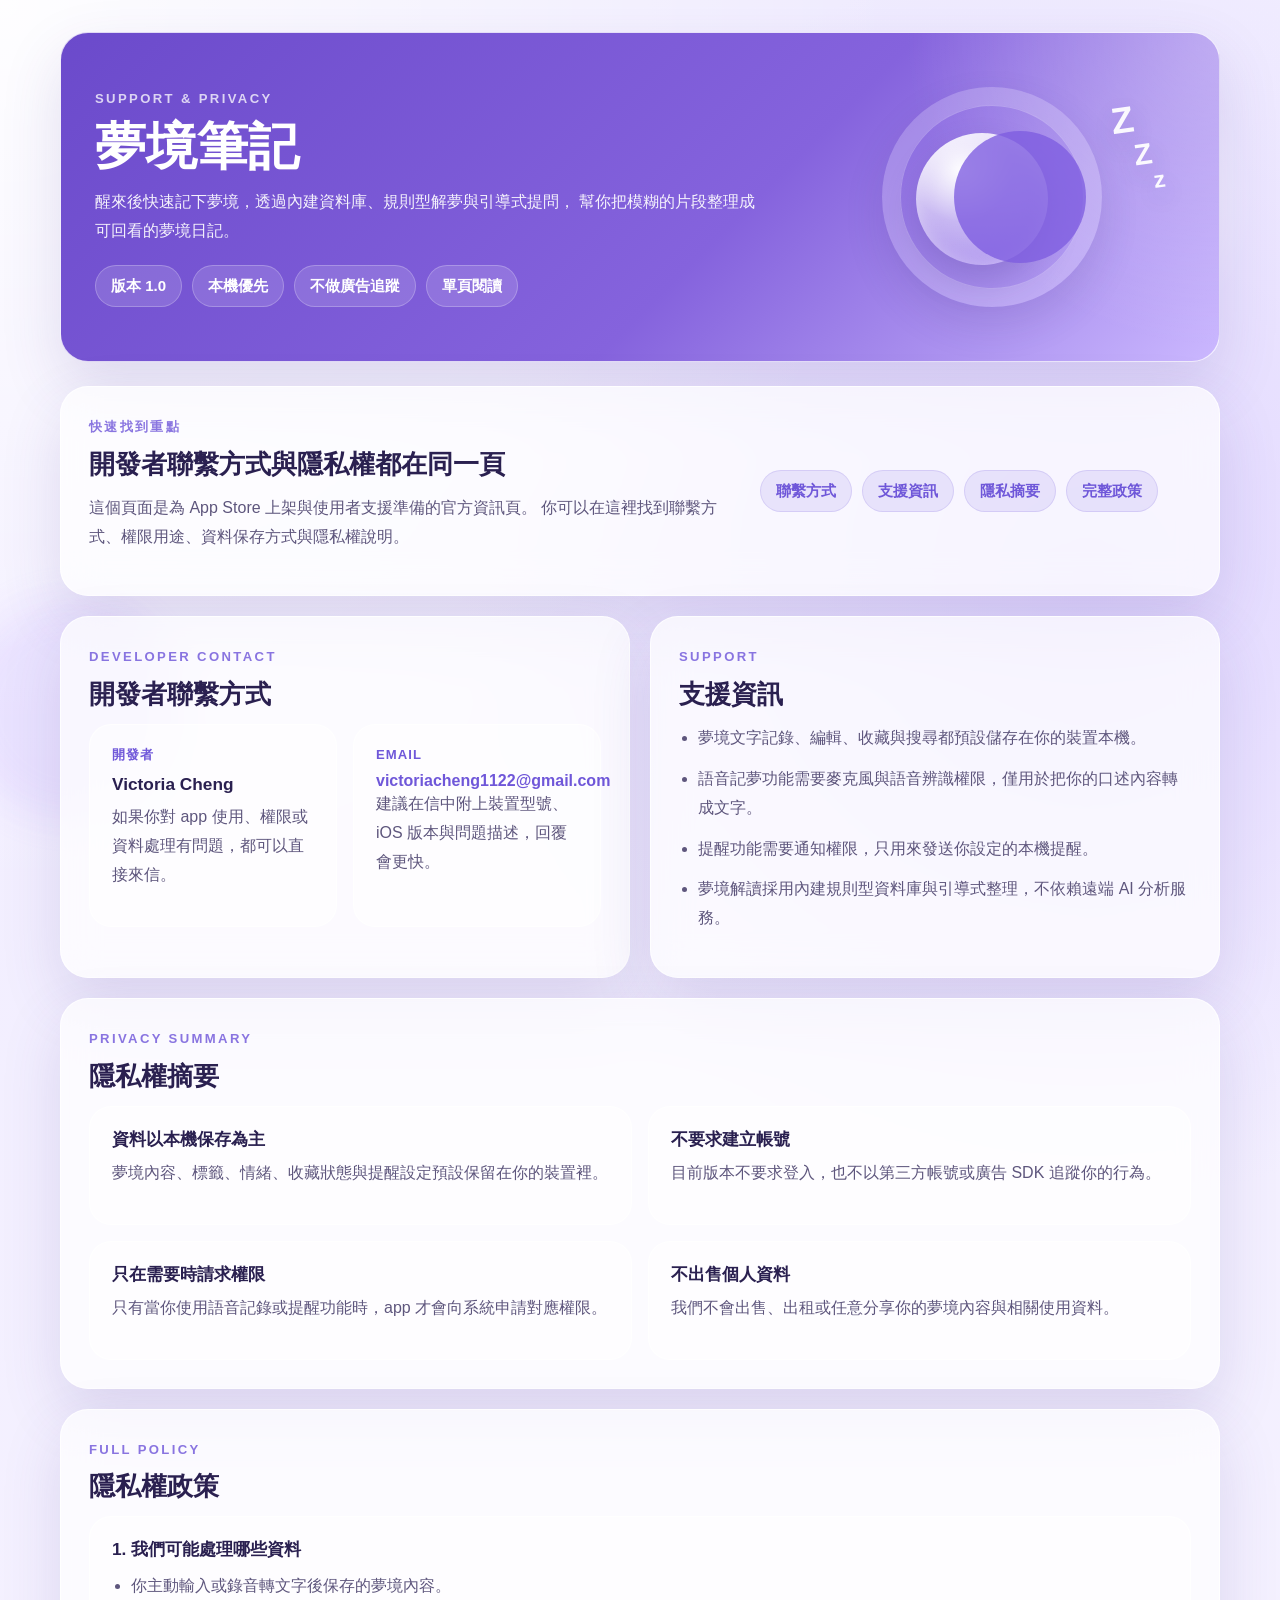
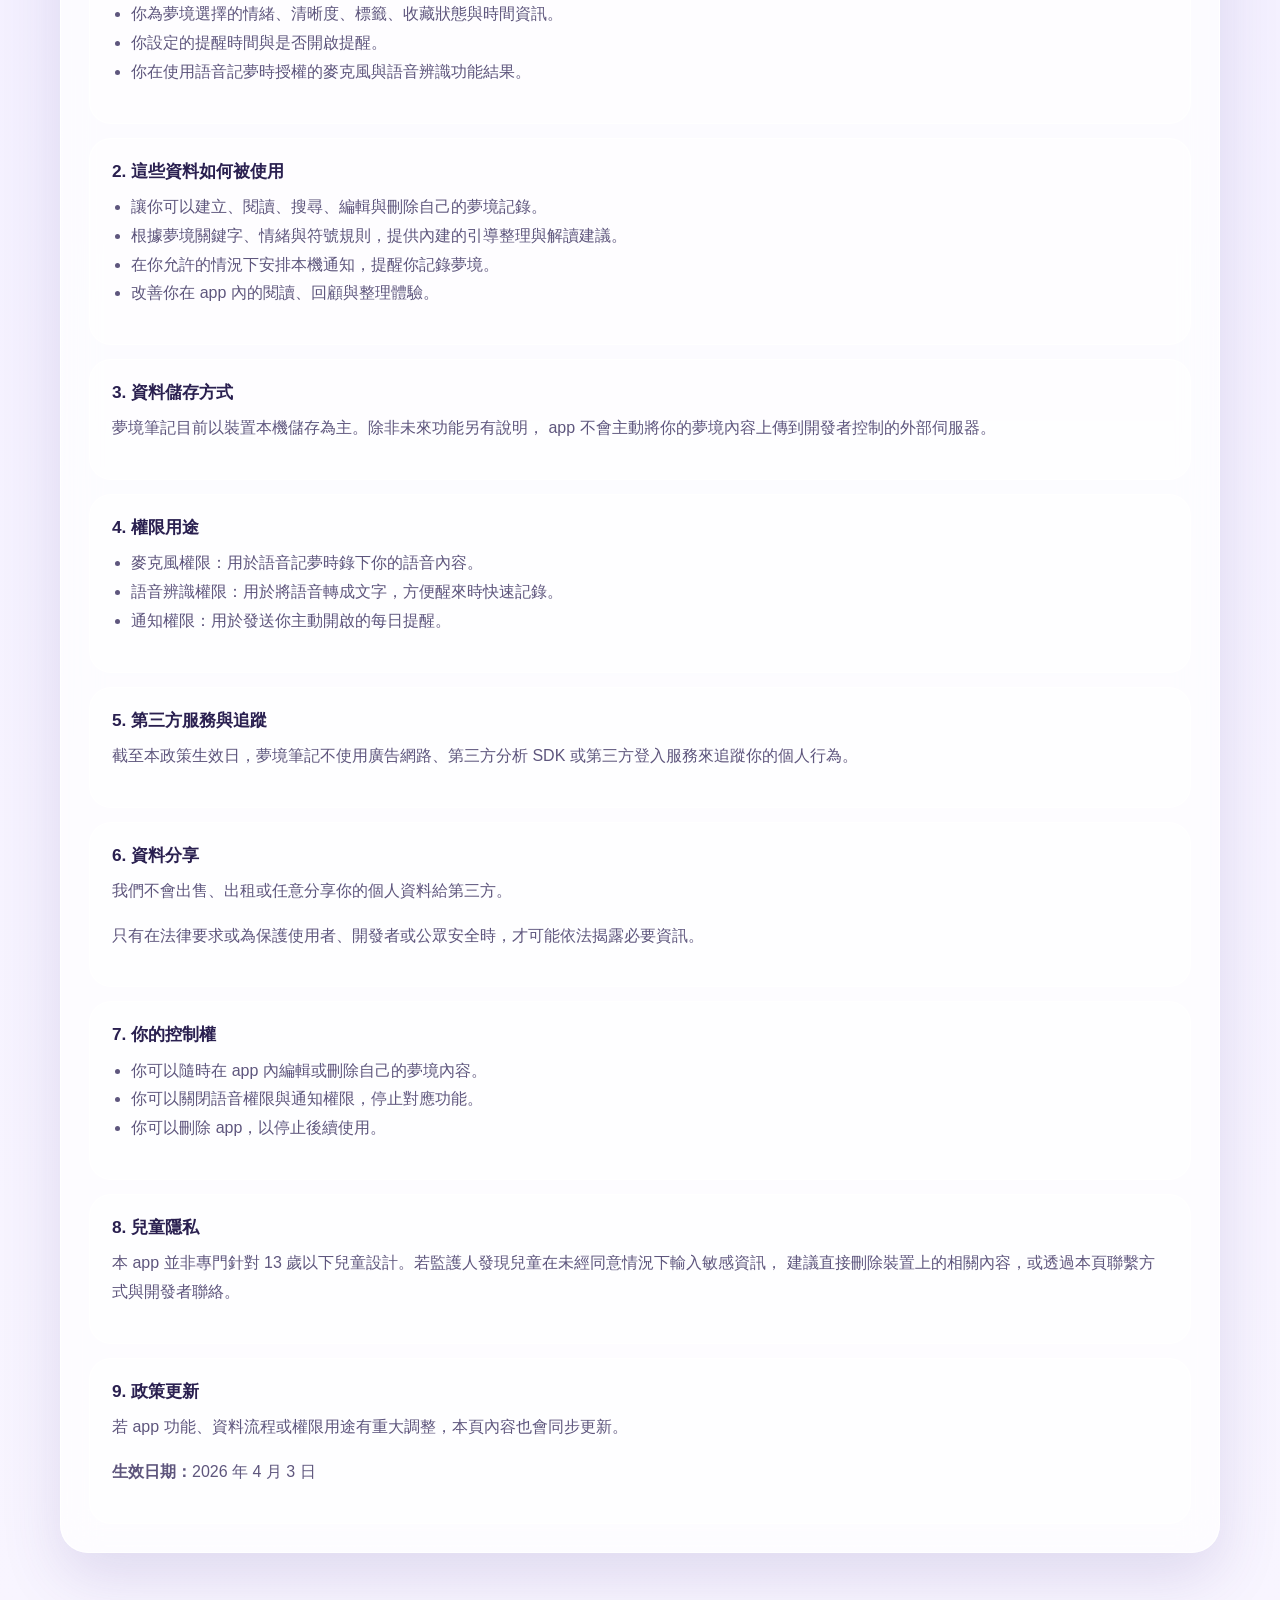
==== index.html @ 533dc877 "Initial support and privacy site" ====
<!DOCTYPE html>
<html lang="zh-Hant">
  <head>
    <meta charset="UTF-8" />
    <meta name="viewport" content="width=device-width, initial-scale=1.0" />
    <title>夢境筆記 | 開發者聯繫方式與隱私權政策</title>
    <meta
      name="description"
      content="夢境筆記 App 的開發者聯繫方式、支援資訊與隱私權政策。"
    />
    <link rel="stylesheet" href="./styles.css" />
  </head>
  <body>
    <div class="ambient ambient-left" aria-hidden="true"></div>
    <div class="ambient ambient-right" aria-hidden="true"></div>

    <div class="page-shell">
      <header class="hero-card glass-card">
        <div class="hero-copy">
          <p class="eyebrow">Support & Privacy</p>
          <h1>夢境筆記</h1>
          <p class="hero-text">
            醒來後快速記下夢境，透過內建資料庫、規則型解夢與引導式提問，
            幫你把模糊的片段整理成可回看的夢境日記。
          </p>
          <div class="hero-chips" aria-label="site highlights">
            <span class="chip">版本 1.0</span>
            <span class="chip">本機優先</span>
            <span class="chip">不做廣告追蹤</span>
            <span class="chip">單頁閱讀</span>
          </div>
        </div>

        <div class="hero-mark" aria-hidden="true">
          <div class="moon-ring"></div>
          <div class="moon-core"></div>
          <div class="zzz-cluster">
            <span>Z</span>
            <span>Z</span>
            <span>z</span>
          </div>
        </div>
      </header>

      <main class="content-grid">
        <section class="glass-card spotlight-card">
          <div>
            <p class="section-label">快速找到重點</p>
            <h2>開發者聯繫方式與隱私權都在同一頁</h2>
            <p>
              這個頁面是為 App Store 上架與使用者支援準備的官方資訊頁。
              你可以在這裡找到聯繫方式、權限用途、資料保存方式與隱私權說明。
            </p>
          </div>
          <nav class="quick-links" aria-label="page navigation">
            <a href="#contact">聯繫方式</a>
            <a href="#support">支援資訊</a>
            <a href="#privacy">隱私摘要</a>
            <a href="#policy-details">完整政策</a>
          </nav>
        </section>

        <section class="glass-card" id="contact">
          <p class="section-label">Developer Contact</p>
          <h2>開發者聯繫方式</h2>
          <div class="info-grid">
            <article class="info-tile">
              <span class="tile-label">開發者</span>
              <strong>Victoria Cheng</strong>
              <p>如果你對 app 使用、權限或資料處理有問題，都可以直接來信。</p>
            </article>
            <article class="info-tile">
              <span class="tile-label">Email</span>
              <a href="mailto:victoriacheng1122@gmail.com">victoriacheng1122@gmail.com</a>
              <p>建議在信中附上裝置型號、iOS 版本與問題描述，回覆會更快。</p>
            </article>
          </div>
        </section>

        <section class="glass-card" id="support">
          <p class="section-label">Support</p>
          <h2>支援資訊</h2>
          <ul class="feature-list">
            <li>夢境文字記錄、編輯、收藏與搜尋都預設儲存在你的裝置本機。</li>
            <li>語音記夢功能需要麥克風與語音辨識權限，僅用於把你的口述內容轉成文字。</li>
            <li>提醒功能需要通知權限，只用來發送你設定的本機提醒。</li>
            <li>夢境解讀採用內建規則型資料庫與引導式整理，不依賴遠端 AI 分析服務。</li>
          </ul>
        </section>

        <section class="glass-card highlight-panel" id="privacy">
          <p class="section-label">Privacy Summary</p>
          <h2>隱私權摘要</h2>
          <div class="summary-grid">
            <article class="summary-tile">
              <strong>資料以本機保存為主</strong>
              <p>夢境內容、標籤、情緒、收藏狀態與提醒設定預設保留在你的裝置裡。</p>
            </article>
            <article class="summary-tile">
              <strong>不要求建立帳號</strong>
              <p>目前版本不要求登入，也不以第三方帳號或廣告 SDK 追蹤你的行為。</p>
            </article>
            <article class="summary-tile">
              <strong>只在需要時請求權限</strong>
              <p>只有當你使用語音記錄或提醒功能時，app 才會向系統申請對應權限。</p>
            </article>
            <article class="summary-tile">
              <strong>不出售個人資料</strong>
              <p>我們不會出售、出租或任意分享你的夢境內容與相關使用資料。</p>
            </article>
          </div>
        </section>

        <section class="glass-card section-span" id="policy-details">
          <p class="section-label">Full Policy</p>
          <h2>隱私權政策</h2>

          <div class="policy-block">
            <h3>1. 我們可能處理哪些資料</h3>
            <ul>
              <li>你主動輸入或錄音轉文字後保存的夢境內容。</li>
              <li>你為夢境選擇的情緒、清晰度、標籤、收藏狀態與時間資訊。</li>
              <li>你設定的提醒時間與是否開啟提醒。</li>
              <li>你在使用語音記夢時授權的麥克風與語音辨識功能結果。</li>
            </ul>
          </div>

          <div class="policy-block">
            <h3>2. 這些資料如何被使用</h3>
            <ul>
              <li>讓你可以建立、閱讀、搜尋、編輯與刪除自己的夢境記錄。</li>
              <li>根據夢境關鍵字、情緒與符號規則，提供內建的引導整理與解讀建議。</li>
              <li>在你允許的情況下安排本機通知，提醒你記錄夢境。</li>
              <li>改善你在 app 內的閱讀、回顧與整理體驗。</li>
            </ul>
          </div>

          <div class="policy-block">
            <h3>3. 資料儲存方式</h3>
            <p>
              夢境筆記目前以裝置本機儲存為主。除非未來功能另有說明，
              app 不會主動將你的夢境內容上傳到開發者控制的外部伺服器。
            </p>
          </div>

          <div class="policy-block">
            <h3>4. 權限用途</h3>
            <ul>
              <li>麥克風權限：用於語音記夢時錄下你的語音內容。</li>
              <li>語音辨識權限：用於將語音轉成文字，方便醒來時快速記錄。</li>
              <li>通知權限：用於發送你主動開啟的每日提醒。</li>
            </ul>
          </div>

          <div class="policy-block">
            <h3>5. 第三方服務與追蹤</h3>
            <p>
              截至本政策生效日，夢境筆記不使用廣告網路、第三方分析 SDK
              或第三方登入服務來追蹤你的個人行為。
            </p>
          </div>

          <div class="policy-block">
            <h3>6. 資料分享</h3>
            <p>我們不會出售、出租或任意分享你的個人資料給第三方。</p>
            <p>只有在法律要求或為保護使用者、開發者或公眾安全時，才可能依法揭露必要資訊。</p>
          </div>

          <div class="policy-block">
            <h3>7. 你的控制權</h3>
            <ul>
              <li>你可以隨時在 app 內編輯或刪除自己的夢境內容。</li>
              <li>你可以關閉語音權限與通知權限，停止對應功能。</li>
              <li>你可以刪除 app，以停止後續使用。</li>
            </ul>
          </div>

          <div class="policy-block">
            <h3>8. 兒童隱私</h3>
            <p>
              本 app 並非專門針對 13 歲以下兒童設計。若監護人發現兒童在未經同意情況下輸入敏感資訊，
              建議直接刪除裝置上的相關內容，或透過本頁聯繫方式與開發者聯絡。
            </p>
          </div>

          <div class="policy-block">
            <h3>9. 政策更新</h3>
            <p>
              若 app 功能、資料流程或權限用途有重大調整，本頁內容也會同步更新。
            </p>
            <p><strong>生效日期：</strong>2026 年 4 月 3 日</p>
          </div>
        </section>
      </main>
    </div>
  </body>
</html>
---- styles.css ----
:root {
  --bg-top: #f0ecff;
  --bg-bottom: #f8f5ff;
  --mist: rgba(255, 255, 255, 0.62);
  --hero-top: #6b4acb;
  --hero-mid: #8563dd;
  --hero-bottom: #cbb8ff;
  --card-bg: rgba(255, 255, 255, 0.72);
  --card-stroke: rgba(255, 255, 255, 0.78);
  --tile-bg: rgba(255, 255, 255, 0.5);
  --text-primary: #2a2050;
  --text-secondary: #5e567d;
  --accent: #6f57d9;
  --accent-soft: rgba(111, 87, 217, 0.12);
  --shadow: 0 24px 60px rgba(82, 62, 148, 0.15);
  --radius-xl: 34px;
  --radius-lg: 28px;
  --radius-md: 22px;
}

* {
  box-sizing: border-box;
}

html {
  scroll-behavior: smooth;
}

body {
  margin: 0;
  min-height: 100vh;
  font-family: "SF Pro TC", "PingFang TC", "Noto Sans TC", sans-serif;
  color: var(--text-primary);
  background:
    radial-gradient(circle at top left, rgba(255, 255, 255, 0.94), transparent 26%),
    radial-gradient(circle at 85% 18%, rgba(216, 202, 255, 0.64), transparent 22%),
    linear-gradient(180deg, var(--bg-top), var(--bg-bottom));
}

.ambient {
  position: fixed;
  border-radius: 999px;
  filter: blur(18px);
  pointer-events: none;
  opacity: 0.85;
}

.ambient-left {
  width: 220px;
  height: 220px;
  left: -40px;
  bottom: 9vh;
  background: rgba(198, 174, 255, 0.26);
}

.ambient-right {
  width: 260px;
  height: 260px;
  right: 4vw;
  top: 70px;
  background: rgba(255, 255, 255, 0.42);
}

.page-shell {
  width: min(1160px, calc(100% - 32px));
  margin: 0 auto;
  padding: 32px 0 56px;
}

.glass-card {
  background: var(--card-bg);
  border: 1px solid var(--card-stroke);
  border-radius: var(--radius-lg);
  backdrop-filter: blur(18px);
  -webkit-backdrop-filter: blur(18px);
  box-shadow: var(--shadow);
}

.hero-card {
  display: grid;
  grid-template-columns: minmax(0, 1.4fr) minmax(260px, 0.8fr);
  gap: 30px;
  align-items: center;
  padding: 34px;
  margin-bottom: 24px;
  background:
    radial-gradient(circle at top right, rgba(255, 255, 255, 0.28), transparent 26%),
    linear-gradient(135deg, var(--hero-top), var(--hero-mid) 58%, var(--hero-bottom));
  color: #fff;
}

.eyebrow,
.section-label {
  margin: 0 0 10px;
  font-size: 0.82rem;
  font-weight: 700;
  letter-spacing: 0.18em;
  text-transform: uppercase;
}

.eyebrow {
  color: rgba(255, 255, 255, 0.76);
}

.section-label {
  color: rgba(111, 87, 217, 0.82);
}

h1,
h2,
h3,
p,
ul {
  margin-top: 0;
}

h1 {
  margin-bottom: 14px;
  font-size: clamp(2.4rem, 4vw, 3.8rem);
  line-height: 1.05;
}

h2 {
  margin-bottom: 14px;
  font-size: clamp(1.4rem, 2vw, 1.8rem);
  line-height: 1.22;
}

h3 {
  margin-bottom: 10px;
  font-size: 1.08rem;
  line-height: 1.4;
}

p,
li {
  font-size: 1rem;
  line-height: 1.8;
  color: var(--text-secondary);
}

ul {
  padding-left: 1.2rem;
}

.hero-text {
  max-width: 42rem;
  color: rgba(255, 255, 255, 0.92);
}

.hero-chips,
.quick-links {
  display: flex;
  flex-wrap: wrap;
  gap: 10px;
}

.hero-chips {
  margin-top: 20px;
}

.chip,
.quick-links a {
  display: inline-flex;
  align-items: center;
  justify-content: center;
  min-height: 42px;
  padding: 10px 15px;
  border-radius: 999px;
  font-size: 0.94rem;
  font-weight: 600;
}

.chip {
  color: #fff;
  background: rgba(255, 255, 255, 0.14);
  border: 1px solid rgba(255, 255, 255, 0.24);
}

.hero-mark {
  position: relative;
  min-height: 260px;
  display: grid;
  place-items: center;
}

.moon-ring,
.moon-core {
  position: absolute;
  border-radius: 999px;
}

.moon-ring {
  width: 220px;
  height: 220px;
  border: 18px solid rgba(255, 255, 255, 0.2);
  box-shadow:
    inset 0 0 0 1px rgba(255, 255, 255, 0.26),
    0 18px 40px rgba(53, 34, 111, 0.12);
}

.moon-core {
  width: 132px;
  height: 132px;
  transform: translate(-10px, 2px);
  background:
    radial-gradient(circle at 34% 28%, rgba(255, 255, 255, 0.96), rgba(255, 255, 255, 0.22) 40%, rgba(255, 243, 255, 0.08) 74%),
    linear-gradient(180deg, rgba(255, 255, 255, 0.68), rgba(255, 255, 255, 0.08));
  box-shadow:
    inset 0 2px 18px rgba(255, 255, 255, 0.42),
    0 16px 34px rgba(57, 38, 117, 0.2);
}

.moon-core::after {
  content: "";
  position: absolute;
  width: 132px;
  height: 132px;
  border-radius: 999px;
  transform: translate(38px, -2px);
  background: rgba(126, 93, 225, 0.78);
}

.zzz-cluster {
  position: absolute;
  top: 34px;
  right: 24px;
  display: grid;
  gap: 2px;
  transform: rotate(-8deg);
}

.zzz-cluster span {
  font-size: 2.3rem;
  line-height: 1;
  font-weight: 900;
  color: rgba(255, 255, 255, 0.94);
  text-shadow: 0 10px 24px rgba(54, 32, 117, 0.2);
}

.zzz-cluster span:nth-child(2) {
  font-size: 1.85rem;
  margin-left: 18px;
}

.zzz-cluster span:nth-child(3) {
  font-size: 1.44rem;
  margin-left: 34px;
}

.content-grid {
  display: grid;
  grid-template-columns: repeat(2, minmax(0, 1fr));
  gap: 20px;
}

.content-grid > section {
  padding: 28px;
}

.section-span,
.spotlight-card,
.highlight-panel {
  grid-column: span 2;
}

.spotlight-card {
  display: grid;
  grid-template-columns: minmax(0, 1.2fr) minmax(260px, 0.8fr);
  gap: 24px;
  align-items: center;
}

.quick-links a {
  color: var(--accent);
  text-decoration: none;
  background: var(--accent-soft);
  border: 1px solid rgba(111, 87, 217, 0.16);
}

.quick-links a:hover {
  background: rgba(111, 87, 217, 0.16);
}

.info-grid,
.summary-grid {
  display: grid;
  gap: 16px;
}

.info-grid {
  grid-template-columns: repeat(2, minmax(0, 1fr));
}

.summary-grid {
  grid-template-columns: repeat(2, minmax(0, 1fr));
  margin-top: 8px;
}

.info-tile,
.summary-tile,
.policy-block {
  padding: 20px 22px;
  border-radius: var(--radius-md);
  background: var(--tile-bg);
  border: 1px solid rgba(255, 255, 255, 0.72);
}

.tile-label {
  display: inline-block;
  margin-bottom: 10px;
  color: var(--accent);
  font-size: 0.82rem;
  font-weight: 700;
  letter-spacing: 0.08em;
  text-transform: uppercase;
}

.info-tile strong,
.summary-tile strong {
  display: block;
  margin-bottom: 8px;
  font-size: 1.08rem;
  color: var(--text-primary);
}

.feature-list {
  display: grid;
  gap: 12px;
}

.policy-block + .policy-block {
  margin-top: 14px;
}

a {
  color: var(--accent);
  text-decoration: none;
  font-weight: 700;
}

a:hover {
  text-decoration: underline;
}

@media (max-width: 920px) {
  .hero-card,
  .spotlight-card,
  .content-grid,
  .info-grid,
  .summary-grid {
    grid-template-columns: 1fr;
  }

  .section-span,
  .spotlight-card,
  .highlight-panel {
    grid-column: span 1;
  }

  .hero-card,
  .content-grid > section {
    padding: 24px;
  }

  .hero-mark {
    min-height: 200px;
  }

  .moon-ring {
    width: 182px;
    height: 182px;
  }

  .moon-core,
  .moon-core::after {
    width: 112px;
    height: 112px;
  }

  .moon-core::after {
    transform: translate(30px, -2px);
  }
}

@media (max-width: 640px) {
  .page-shell {
    width: min(100% - 20px, 1120px);
    padding-top: 16px;
    padding-bottom: 32px;
  }

  .hero-card,
  .content-grid > section {
    padding: 20px;
    border-radius: 24px;
  }

  .chip,
  .quick-links a {
    min-height: 38px;
    font-size: 0.9rem;
  }

  p,
  li {
    font-size: 0.97rem;
    line-height: 1.72;
  }
}
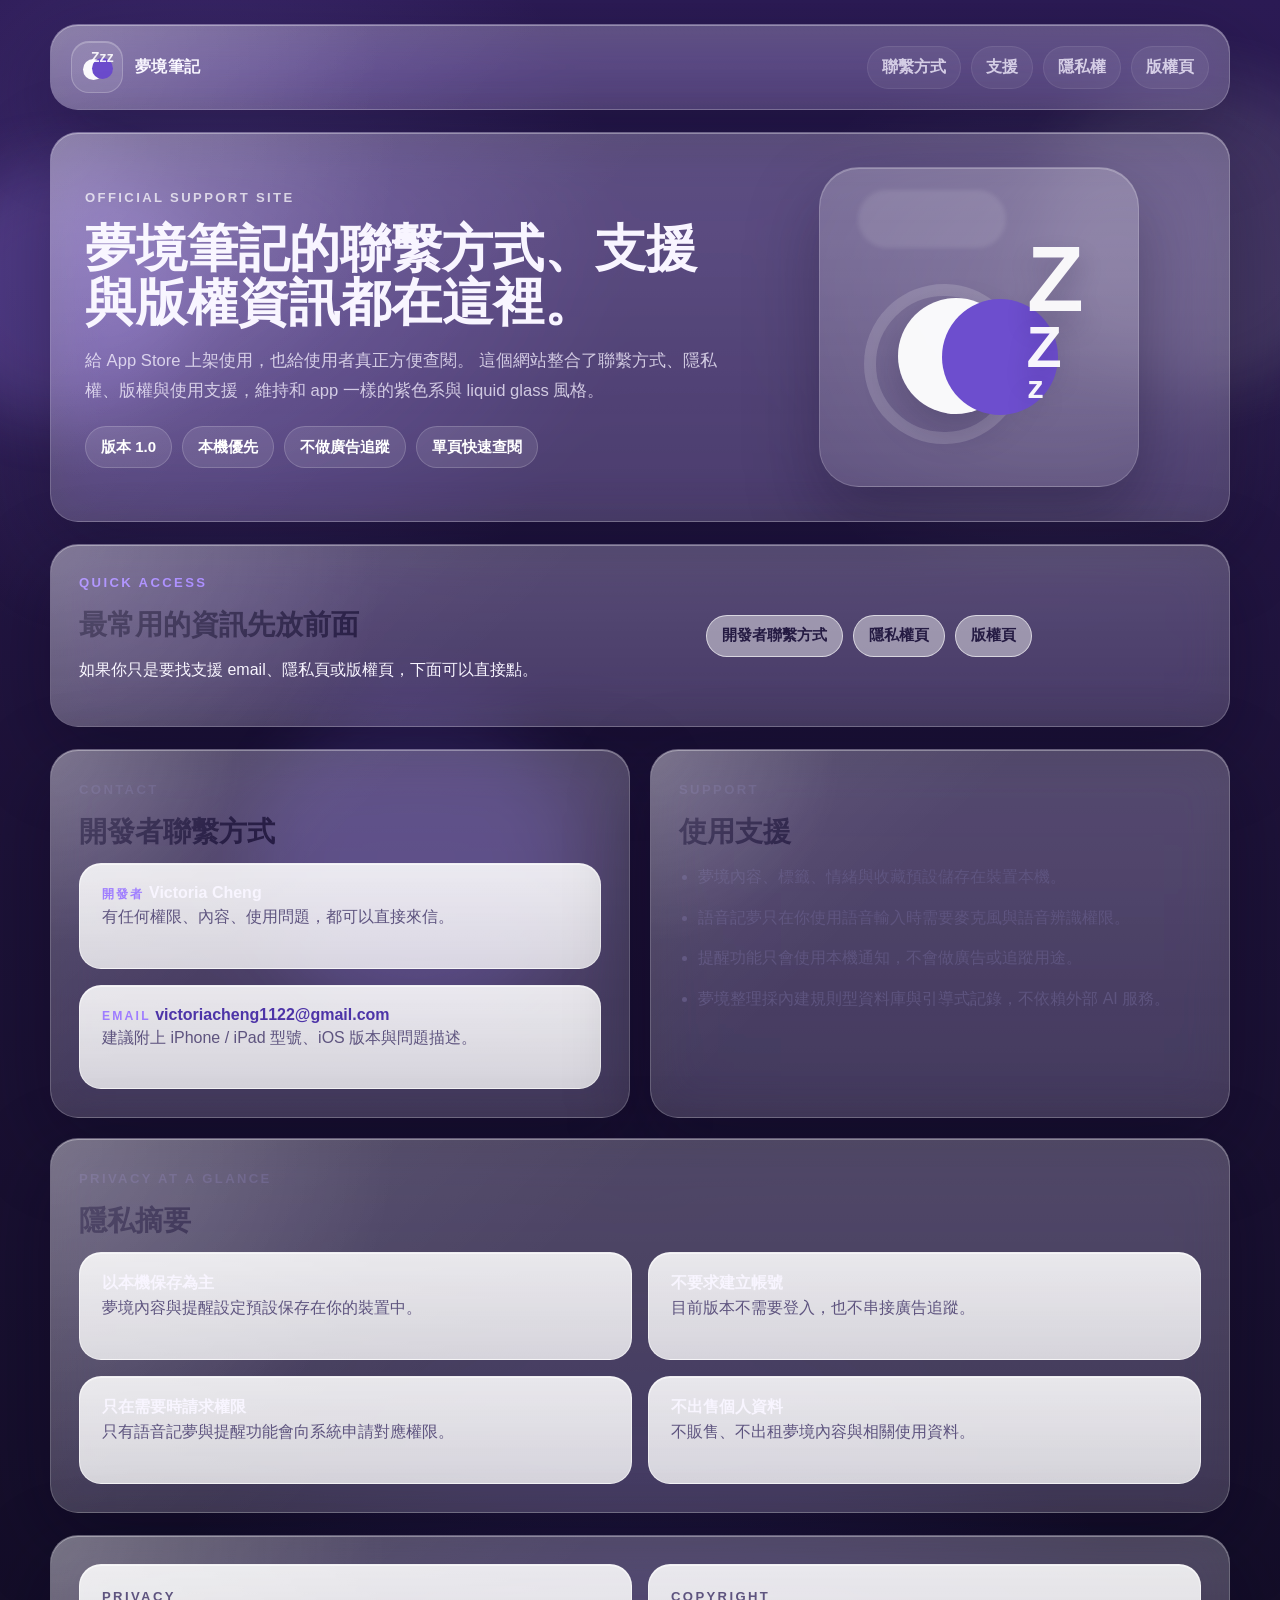
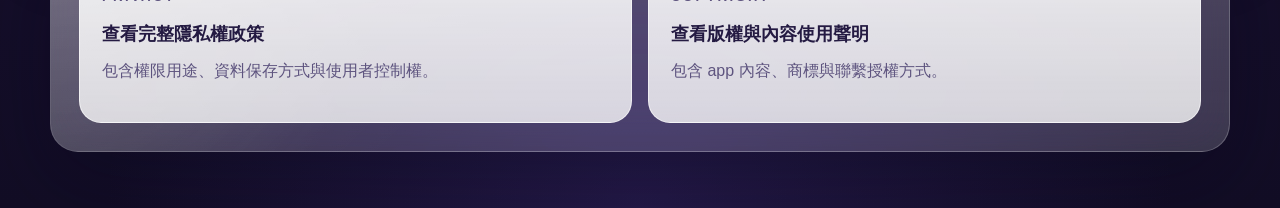
==== commit d488a615: "Refresh dream journal support site" ====
--- a/index.html
+++ b/index.html
@@ -3,193 +3,145 @@
   <head>
     <meta charset="UTF-8" />
     <meta name="viewport" content="width=device-width, initial-scale=1.0" />
-    <title>夢境筆記 | 開發者聯繫方式與隱私權政策</title>
+    <title>夢境筆記 | 支援、聯繫方式與隱私資訊</title>
     <meta
       name="description"
-      content="夢境筆記 App 的開發者聯繫方式、支援資訊與隱私權政策。"
+      content="夢境筆記 App 的官方支援網站，提供聯繫方式、版權聲明、隱私權資訊與使用支援。"
     />
     <link rel="stylesheet" href="./styles.css" />
   </head>
   <body>
-    <div class="ambient ambient-left" aria-hidden="true"></div>
-    <div class="ambient ambient-right" aria-hidden="true"></div>
+    <div class="bg-orb orb-left" aria-hidden="true"></div>
+    <div class="bg-orb orb-right" aria-hidden="true"></div>
+    <div class="bg-orb orb-bottom" aria-hidden="true"></div>
 
-    <div class="page-shell">
-      <header class="hero-card glass-card">
-        <div class="hero-copy">
-          <p class="eyebrow">Support & Privacy</p>
-          <h1>夢境筆記</h1>
-          <p class="hero-text">
-            醒來後快速記下夢境，透過內建資料庫、規則型解夢與引導式提問，
-            幫你把模糊的片段整理成可回看的夢境日記。
-          </p>
-          <div class="hero-chips" aria-label="site highlights">
-            <span class="chip">版本 1.0</span>
-            <span class="chip">本機優先</span>
-            <span class="chip">不做廣告追蹤</span>
-            <span class="chip">單頁閱讀</span>
-          </div>
-        </div>
+    <div class="site-shell">
+      <header class="site-nav glass-surface">
+        <a class="brand" href="./index.html">
+          <span class="brand-mark" aria-hidden="true">
+            <span class="brand-moon"></span>
+            <span class="brand-zzz">Zzz</span>
+          </span>
+          <span>夢境筆記</span>
+        </a>
 
-        <div class="hero-mark" aria-hidden="true">
-          <div class="moon-ring"></div>
-          <div class="moon-core"></div>
-          <div class="zzz-cluster">
-            <span>Z</span>
-            <span>Z</span>
-            <span>z</span>
-          </div>
-        </div>
+        <nav class="nav-links" aria-label="主要導覽">
+          <a href="#contact">聯繫方式</a>
+          <a href="#support">支援</a>
+          <a href="./privacy.html">隱私權</a>
+          <a href="./copyright.html">版權頁</a>
+        </nav>
       </header>
 
-      <main class="content-grid">
-        <section class="glass-card spotlight-card">
-          <div>
-            <p class="section-label">快速找到重點</p>
-            <h2>開發者聯繫方式與隱私權都在同一頁</h2>
-            <p>
-              這個頁面是為 App Store 上架與使用者支援準備的官方資訊頁。
-              你可以在這裡找到聯繫方式、權限用途、資料保存方式與隱私權說明。
+      <main class="layout-stack">
+        <section class="hero glass-hero">
+          <div class="hero-copy">
+            <p class="eyebrow">Official Support Site</p>
+            <h1>夢境筆記的聯繫方式、支援與版權資訊都在這裡。</h1>
+            <p class="hero-text">
+              給 App Store 上架使用，也給使用者真正方便查閱。
+              這個網站整合了聯繫方式、隱私權、版權與使用支援，維持和 app 一樣的紫色系與 liquid glass 風格。
             </p>
+            <div class="pill-row">
+              <span class="pill">版本 1.0</span>
+              <span class="pill">本機優先</span>
+              <span class="pill">不做廣告追蹤</span>
+              <span class="pill">單頁快速查閱</span>
+            </div>
           </div>
-          <nav class="quick-links" aria-label="page navigation">
-            <a href="#contact">聯繫方式</a>
-            <a href="#support">支援資訊</a>
-            <a href="#privacy">隱私摘要</a>
-            <a href="#policy-details">完整政策</a>
-          </nav>
-        </section>
 
-        <section class="glass-card" id="contact">
-          <p class="section-label">Developer Contact</p>
-          <h2>開發者聯繫方式</h2>
-          <div class="info-grid">
-            <article class="info-tile">
-              <span class="tile-label">開發者</span>
-              <strong>Victoria Cheng</strong>
-              <p>如果你對 app 使用、權限或資料處理有問題，都可以直接來信。</p>
-            </article>
-            <article class="info-tile">
-              <span class="tile-label">Email</span>
-              <a href="mailto:victoriacheng1122@gmail.com">victoriacheng1122@gmail.com</a>
-              <p>建議在信中附上裝置型號、iOS 版本與問題描述，回覆會更快。</p>
-            </article>
+          <div class="hero-art" aria-hidden="true">
+            <div class="hero-panel">
+              <div class="hero-moon-ring"></div>
+              <div class="hero-moon"></div>
+              <div class="hero-zzz">
+                <span>Z</span>
+                <span>Z</span>
+                <span>z</span>
+              </div>
+            </div>
           </div>
         </section>
 
-        <section class="glass-card" id="support">
-          <p class="section-label">Support</p>
-          <h2>支援資訊</h2>
-          <ul class="feature-list">
-            <li>夢境文字記錄、編輯、收藏與搜尋都預設儲存在你的裝置本機。</li>
-            <li>語音記夢功能需要麥克風與語音辨識權限，僅用於把你的口述內容轉成文字。</li>
-            <li>提醒功能需要通知權限，只用來發送你設定的本機提醒。</li>
-            <li>夢境解讀採用內建規則型資料庫與引導式整理，不依賴遠端 AI 分析服務。</li>
-          </ul>
-        </section>
-
-        <section class="glass-card highlight-panel" id="privacy">
-          <p class="section-label">Privacy Summary</p>
-          <h2>隱私權摘要</h2>
-          <div class="summary-grid">
-            <article class="summary-tile">
-              <strong>資料以本機保存為主</strong>
-              <p>夢境內容、標籤、情緒、收藏狀態與提醒設定預設保留在你的裝置裡。</p>
-            </article>
-            <article class="summary-tile">
-              <strong>不要求建立帳號</strong>
-              <p>目前版本不要求登入，也不以第三方帳號或廣告 SDK 追蹤你的行為。</p>
-            </article>
-            <article class="summary-tile">
-              <strong>只在需要時請求權限</strong>
-              <p>只有當你使用語音記錄或提醒功能時，app 才會向系統申請對應權限。</p>
-            </article>
-            <article class="summary-tile">
-              <strong>不出售個人資料</strong>
-              <p>我們不會出售、出租或任意分享你的夢境內容與相關使用資料。</p>
-            </article>
+        <section class="glass-surface intro-band">
+          <div>
+            <p class="section-label">Quick Access</p>
+            <h2>最常用的資訊先放前面</h2>
+            <p>
+              如果你只是要找支援 email、隱私頁或版權頁，下面可以直接點。
+            </p>
+          </div>
+          <div class="quick-actions">
+            <a class="action-chip" href="#contact">開發者聯繫方式</a>
+            <a class="action-chip" href="./privacy.html">隱私權頁</a>
+            <a class="action-chip" href="./copyright.html">版權頁</a>
           </div>
         </section>
 
-        <section class="glass-card section-span" id="policy-details">
-          <p class="section-label">Full Policy</p>
-          <h2>隱私權政策</h2>
+        <section class="content-grid">
+          <article class="glass-surface content-card" id="contact">
+            <p class="section-label">Contact</p>
+            <h2>開發者聯繫方式</h2>
+            <div class="detail-stack">
+              <div class="soft-card">
+                <span class="mini-label">開發者</span>
+                <strong>Victoria Cheng</strong>
+                <p>有任何權限、內容、使用問題，都可以直接來信。</p>
+              </div>
+              <div class="soft-card">
+                <span class="mini-label">Email</span>
+                <a class="primary-link" href="mailto:victoriacheng1122@gmail.com">victoriacheng1122@gmail.com</a>
+                <p>建議附上 iPhone / iPad 型號、iOS 版本與問題描述。</p>
+              </div>
+            </div>
+          </article>
 
-          <div class="policy-block">
-            <h3>1. 我們可能處理哪些資料</h3>
-            <ul>
-              <li>你主動輸入或錄音轉文字後保存的夢境內容。</li>
-              <li>你為夢境選擇的情緒、清晰度、標籤、收藏狀態與時間資訊。</li>
-              <li>你設定的提醒時間與是否開啟提醒。</li>
-              <li>你在使用語音記夢時授權的麥克風與語音辨識功能結果。</li>
+          <article class="glass-surface content-card" id="support">
+            <p class="section-label">Support</p>
+            <h2>使用支援</h2>
+            <ul class="feature-list">
+              <li>夢境內容、標籤、情緒與收藏預設儲存在裝置本機。</li>
+              <li>語音記夢只在你使用語音輸入時需要麥克風與語音辨識權限。</li>
+              <li>提醒功能只會使用本機通知，不會做廣告或追蹤用途。</li>
+              <li>夢境整理採內建規則型資料庫與引導式記錄，不依賴外部 AI 服務。</li>
             </ul>
-          </div>
+          </article>
 
-          <div class="policy-block">
-            <h3>2. 這些資料如何被使用</h3>
-            <ul>
-              <li>讓你可以建立、閱讀、搜尋、編輯與刪除自己的夢境記錄。</li>
-              <li>根據夢境關鍵字、情緒與符號規則，提供內建的引導整理與解讀建議。</li>
-              <li>在你允許的情況下安排本機通知，提醒你記錄夢境。</li>
-              <li>改善你在 app 內的閱讀、回顧與整理體驗。</li>
-            </ul>
-          </div>
+          <article class="glass-surface content-card span-two">
+            <p class="section-label">Privacy At A Glance</p>
+            <h2>隱私摘要</h2>
+            <div class="summary-grid">
+              <div class="soft-card">
+                <strong>以本機保存為主</strong>
+                <p>夢境內容與提醒設定預設保存在你的裝置中。</p>
+              </div>
+              <div class="soft-card">
+                <strong>不要求建立帳號</strong>
+                <p>目前版本不需要登入，也不串接廣告追蹤。</p>
+              </div>
+              <div class="soft-card">
+                <strong>只在需要時請求權限</strong>
+                <p>只有語音記夢與提醒功能會向系統申請對應權限。</p>
+              </div>
+              <div class="soft-card">
+                <strong>不出售個人資料</strong>
+                <p>不販售、不出租夢境內容與相關使用資料。</p>
+              </div>
+            </div>
+          </article>
+        </section>
 
-          <div class="policy-block">
-            <h3>3. 資料儲存方式</h3>
-            <p>
-              夢境筆記目前以裝置本機儲存為主。除非未來功能另有說明，
-              app 不會主動將你的夢境內容上傳到開發者控制的外部伺服器。
-            </p>
-          </div>
-
-          <div class="policy-block">
-            <h3>4. 權限用途</h3>
-            <ul>
-              <li>麥克風權限：用於語音記夢時錄下你的語音內容。</li>
-              <li>語音辨識權限：用於將語音轉成文字，方便醒來時快速記錄。</li>
-              <li>通知權限：用於發送你主動開啟的每日提醒。</li>
-            </ul>
-          </div>
-
-          <div class="policy-block">
-            <h3>5. 第三方服務與追蹤</h3>
-            <p>
-              截至本政策生效日，夢境筆記不使用廣告網路、第三方分析 SDK
-              或第三方登入服務來追蹤你的個人行為。
-            </p>
-          </div>
-
-          <div class="policy-block">
-            <h3>6. 資料分享</h3>
-            <p>我們不會出售、出租或任意分享你的個人資料給第三方。</p>
-            <p>只有在法律要求或為保護使用者、開發者或公眾安全時，才可能依法揭露必要資訊。</p>
-          </div>
-
-          <div class="policy-block">
-            <h3>7. 你的控制權</h3>
-            <ul>
-              <li>你可以隨時在 app 內編輯或刪除自己的夢境內容。</li>
-              <li>你可以關閉語音權限與通知權限，停止對應功能。</li>
-              <li>你可以刪除 app，以停止後續使用。</li>
-            </ul>
-          </div>
-
-          <div class="policy-block">
-            <h3>8. 兒童隱私</h3>
-            <p>
-              本 app 並非專門針對 13 歲以下兒童設計。若監護人發現兒童在未經同意情況下輸入敏感資訊，
-              建議直接刪除裝置上的相關內容，或透過本頁聯繫方式與開發者聯絡。
-            </p>
-          </div>
-
-          <div class="policy-block">
-            <h3>9. 政策更新</h3>
-            <p>
-              若 app 功能、資料流程或權限用途有重大調整，本頁內容也會同步更新。
-            </p>
-            <p><strong>生效日期：</strong>2026 年 4 月 3 日</p>
-          </div>
+        <section class="glass-surface footer-links">
+          <a class="footer-card" href="./privacy.html">
+            <p class="section-label">Privacy</p>
+            <h3>查看完整隱私權政策</h3>
+            <p>包含權限用途、資料保存方式與使用者控制權。</p>
+          </a>
+          <a class="footer-card" href="./copyright.html">
+            <p class="section-label">Copyright</p>
+            <h3>查看版權與內容使用聲明</h3>
+            <p>包含 app 內容、商標與聯繫授權方式。</p>
+          </a>
         </section>
       </main>
     </div>
--- a/styles.css
+++ b/styles.css
@@ -1,19 +1,21 @@
 :root {
-  --bg-top: #f0ecff;
-  --bg-bottom: #f8f5ff;
-  --mist: rgba(255, 255, 255, 0.62);
-  --hero-top: #6b4acb;
-  --hero-mid: #8563dd;
-  --hero-bottom: #cbb8ff;
-  --card-bg: rgba(255, 255, 255, 0.72);
-  --card-stroke: rgba(255, 255, 255, 0.78);
-  --tile-bg: rgba(255, 255, 255, 0.5);
-  --text-primary: #2a2050;
-  --text-secondary: #5e567d;
-  --accent: #6f57d9;
-  --accent-soft: rgba(111, 87, 217, 0.12);
-  --shadow: 0 24px 60px rgba(82, 62, 148, 0.15);
-  --radius-xl: 34px;
+  --bg-deep: #120d25;
+  --bg-mid: #22143d;
+  --bg-soft: #f2edff;
+  --surface: rgba(255, 255, 255, 0.14);
+  --surface-strong: rgba(255, 255, 255, 0.22);
+  --surface-soft: rgba(255, 255, 255, 0.32);
+  --stroke: rgba(255, 255, 255, 0.20);
+  --stroke-strong: rgba(255, 255, 255, 0.38);
+  --text-primary: #f8f5ff;
+  --text-secondary: rgba(245, 240, 255, 0.78);
+  --text-dark: #241a42;
+  --text-dark-soft: #5e547f;
+  --accent: #c9b5ff;
+  --accent-strong: #9f7dff;
+  --shadow: 0 26px 80px rgba(9, 5, 28, 0.34);
+  --glass-shadow: inset 0 1px 0 rgba(255, 255, 255, 0.34);
+  --radius-xl: 36px;
   --radius-lg: 28px;
   --radius-md: 22px;
 }
@@ -32,135 +34,257 @@
   font-family: "SF Pro TC", "PingFang TC", "Noto Sans TC", sans-serif;
   color: var(--text-primary);
   background:
-    radial-gradient(circle at top left, rgba(255, 255, 255, 0.94), transparent 26%),
-    radial-gradient(circle at 85% 18%, rgba(216, 202, 255, 0.64), transparent 22%),
-    linear-gradient(180deg, var(--bg-top), var(--bg-bottom));
-}
-
-.ambient {
+    radial-gradient(circle at 16% 14%, rgba(166, 132, 255, 0.22), transparent 22%),
+    radial-gradient(circle at 82% 18%, rgba(255, 255, 255, 0.10), transparent 16%),
+    radial-gradient(circle at 50% 100%, rgba(118, 83, 230, 0.18), transparent 28%),
+    linear-gradient(180deg, #2c1b55 0%, #1d1238 46%, #120d25 100%);
+}
+
+a {
+  color: inherit;
+  text-decoration: none;
+}
+
+p,
+ul,
+h1,
+h2,
+h3 {
+  margin-top: 0;
+}
+
+p,
+li {
+  line-height: 1.8;
+}
+
+.bg-orb {
   position: fixed;
   border-radius: 999px;
-  filter: blur(18px);
+  filter: blur(30px);
   pointer-events: none;
-  opacity: 0.85;
-}
-
-.ambient-left {
-  width: 220px;
-  height: 220px;
-  left: -40px;
-  bottom: 9vh;
-  background: rgba(198, 174, 255, 0.26);
-}
-
-.ambient-right {
+  opacity: 0.9;
+}
+
+.orb-left {
   width: 260px;
   height: 260px;
-  right: 4vw;
-  top: 70px;
-  background: rgba(255, 255, 255, 0.42);
-}
-
-.page-shell {
-  width: min(1160px, calc(100% - 32px));
+  left: -70px;
+  top: 18vh;
+  background: rgba(171, 140, 255, 0.24);
+}
+
+.orb-right {
+  width: 320px;
+  height: 320px;
+  right: -80px;
+  top: 8vh;
+  background: rgba(255, 255, 255, 0.13);
+}
+
+.orb-bottom {
+  width: 320px;
+  height: 320px;
+  left: 20vw;
+  bottom: -120px;
+  background: rgba(122, 95, 223, 0.22);
+}
+
+.site-shell {
+  width: min(1180px, calc(100% - 32px));
   margin: 0 auto;
-  padding: 32px 0 56px;
-}
-
-.glass-card {
-  background: var(--card-bg);
-  border: 1px solid var(--card-stroke);
+  padding: 24px 0 56px;
+}
+
+.layout-stack {
+  display: grid;
+  gap: 22px;
+}
+
+.glass-surface,
+.glass-hero {
+  position: relative;
+  overflow: hidden;
   border-radius: var(--radius-lg);
-  backdrop-filter: blur(18px);
-  -webkit-backdrop-filter: blur(18px);
-  box-shadow: var(--shadow);
-}
-
-.hero-card {
-  display: grid;
-  grid-template-columns: minmax(0, 1.4fr) minmax(260px, 0.8fr);
-  gap: 30px;
+  border: 1px solid var(--stroke);
+  background:
+    linear-gradient(180deg, rgba(255, 255, 255, 0.18), rgba(255, 255, 255, 0.10)),
+    rgba(255, 255, 255, 0.08);
+  box-shadow: var(--shadow), var(--glass-shadow);
+  backdrop-filter: blur(24px) saturate(130%);
+  -webkit-backdrop-filter: blur(24px) saturate(130%);
+}
+
+.glass-surface::before,
+.glass-hero::before {
+  content: "";
+  position: absolute;
+  inset: 0;
+  background:
+    radial-gradient(circle at top left, rgba(255, 255, 255, 0.18), transparent 28%),
+    linear-gradient(135deg, rgba(255, 255, 255, 0.08), transparent 40%);
+  pointer-events: none;
+}
+
+.site-nav {
+  display: flex;
+  align-items: center;
+  justify-content: space-between;
+  gap: 20px;
+  padding: 16px 20px;
+  margin-bottom: 22px;
+}
+
+.brand {
+  display: inline-flex;
+  align-items: center;
+  gap: 12px;
+  font-weight: 800;
+  letter-spacing: 0.02em;
+}
+
+.brand-mark {
+  position: relative;
+  width: 52px;
+  height: 52px;
+  border-radius: 18px;
+  border: 1px solid rgba(255, 255, 255, 0.22);
+  background: rgba(255, 255, 255, 0.10);
+  box-shadow: inset 0 1px 0 rgba(255, 255, 255, 0.24);
+}
+
+.brand-moon,
+.brand-moon::after {
+  position: absolute;
+  display: block;
+  border-radius: 999px;
+  content: "";
+}
+
+.brand-moon {
+  width: 21px;
+  height: 21px;
+  left: 11px;
+  top: 17px;
+  background: rgba(255, 255, 255, 0.96);
+}
+
+.brand-moon::after {
+  width: 21px;
+  height: 21px;
+  left: 9px;
+  top: -1px;
+  background: #6b4bcc;
+}
+
+.brand-zzz {
+  position: absolute;
+  right: 8px;
+  top: 8px;
+  font-size: 0.86rem;
+  font-weight: 900;
+  color: rgba(255, 255, 255, 0.9);
+}
+
+.nav-links {
+  display: flex;
+  flex-wrap: wrap;
+  gap: 10px;
+}
+
+.nav-links a {
+  padding: 10px 14px;
+  border-radius: 999px;
+  color: var(--text-secondary);
+  font-weight: 600;
+  background: rgba(255, 255, 255, 0.06);
+  border: 1px solid rgba(255, 255, 255, 0.08);
+}
+
+.nav-links a[aria-current="page"],
+.nav-links a:hover {
+  color: var(--text-primary);
+  background: rgba(255, 255, 255, 0.12);
+}
+
+.hero {
+  display: grid;
+  grid-template-columns: minmax(0, 1.2fr) minmax(300px, 0.8fr);
+  gap: 28px;
   align-items: center;
   padding: 34px;
-  margin-bottom: 24px;
-  background:
-    radial-gradient(circle at top right, rgba(255, 255, 255, 0.28), transparent 26%),
-    linear-gradient(135deg, var(--hero-top), var(--hero-mid) 58%, var(--hero-bottom));
-  color: #fff;
+}
+
+.compact-hero {
+  grid-template-columns: 1fr;
 }
 
 .eyebrow,
-.section-label {
-  margin: 0 0 10px;
-  font-size: 0.82rem;
+.section-label,
+.mini-label {
   font-weight: 700;
   letter-spacing: 0.18em;
   text-transform: uppercase;
 }
 
+.eyebrow,
+.section-label {
+  font-size: 0.82rem;
+}
+
+.mini-label {
+  font-size: 0.76rem;
+}
+
 .eyebrow {
-  color: rgba(255, 255, 255, 0.76);
-}
-
-.section-label {
-  color: rgba(111, 87, 217, 0.82);
-}
-
-h1,
-h2,
-h3,
-p,
-ul {
-  margin-top: 0;
+  margin-bottom: 12px;
+  color: rgba(255, 255, 255, 0.72);
+}
+
+.section-label,
+.mini-label {
+  color: var(--accent-strong);
 }
 
 h1 {
-  margin-bottom: 14px;
-  font-size: clamp(2.4rem, 4vw, 3.8rem);
-  line-height: 1.05;
+  margin-bottom: 16px;
+  font-size: clamp(2.5rem, 4vw, 4.2rem);
+  line-height: 1.06;
 }
 
 h2 {
   margin-bottom: 14px;
-  font-size: clamp(1.4rem, 2vw, 1.8rem);
-  line-height: 1.22;
+  font-size: clamp(1.5rem, 2.2vw, 2rem);
+  line-height: 1.2;
+  color: var(--text-dark);
 }
 
 h3 {
   margin-bottom: 10px;
-  font-size: 1.08rem;
+  font-size: 1.14rem;
   line-height: 1.4;
-}
-
-p,
-li {
-  font-size: 1rem;
-  line-height: 1.8;
-  color: var(--text-secondary);
-}
-
-ul {
-  padding-left: 1.2rem;
+  color: var(--text-dark);
 }
 
 .hero-text {
   max-width: 42rem;
-  color: rgba(255, 255, 255, 0.92);
-}
-
-.hero-chips,
-.quick-links {
+  font-size: 1.04rem;
+  color: var(--text-secondary);
+}
+
+.pill-row,
+.quick-actions {
   display: flex;
   flex-wrap: wrap;
   gap: 10px;
 }
 
-.hero-chips {
+.pill-row {
   margin-top: 20px;
 }
 
-.chip,
-.quick-links a {
+.pill,
+.action-chip {
   display: inline-flex;
   align-items: center;
   justify-content: center;
@@ -168,84 +292,124 @@
   padding: 10px 15px;
   border-radius: 999px;
   font-size: 0.94rem;
-  font-weight: 600;
-}
-
-.chip {
+  font-weight: 700;
+}
+
+.pill {
   color: #fff;
-  background: rgba(255, 255, 255, 0.14);
-  border: 1px solid rgba(255, 255, 255, 0.24);
-}
-
-.hero-mark {
+  background: rgba(255, 255, 255, 0.10);
+  border: 1px solid rgba(255, 255, 255, 0.18);
+}
+
+.action-chip {
+  color: var(--text-dark);
+  background: rgba(255, 255, 255, 0.44);
+  border: 1px solid rgba(255, 255, 255, 0.62);
+}
+
+.hero-art {
+  display: grid;
+  place-items: center;
+  min-height: 320px;
+}
+
+.hero-panel {
   position: relative;
-  min-height: 260px;
-  display: grid;
-  place-items: center;
-}
-
-.moon-ring,
-.moon-core {
+  width: 320px;
+  height: 320px;
+  border-radius: 40px;
+  background:
+    linear-gradient(180deg, rgba(255, 255, 255, 0.14), rgba(255, 255, 255, 0.04)),
+    rgba(255, 255, 255, 0.08);
+  border: 1px solid rgba(255, 255, 255, 0.16);
+  box-shadow:
+    inset 0 1px 0 rgba(255, 255, 255, 0.24),
+    0 30px 70px rgba(12, 7, 32, 0.34);
+}
+
+.hero-panel::before {
+  content: "";
+  position: absolute;
+  left: 38px;
+  top: 22px;
+  width: 148px;
+  height: 58px;
+  border-radius: 999px;
+  background: rgba(255, 255, 255, 0.10);
+  filter: blur(2px);
+}
+
+.hero-moon-ring,
+.hero-moon,
+.hero-moon::after {
   position: absolute;
   border-radius: 999px;
 }
 
-.moon-ring {
-  width: 220px;
-  height: 220px;
-  border: 18px solid rgba(255, 255, 255, 0.2);
-  box-shadow:
-    inset 0 0 0 1px rgba(255, 255, 255, 0.26),
-    0 18px 40px rgba(53, 34, 111, 0.12);
-}
-
-.moon-core {
-  width: 132px;
-  height: 132px;
-  transform: translate(-10px, 2px);
-  background:
-    radial-gradient(circle at 34% 28%, rgba(255, 255, 255, 0.96), rgba(255, 255, 255, 0.22) 40%, rgba(255, 243, 255, 0.08) 74%),
-    linear-gradient(180deg, rgba(255, 255, 255, 0.68), rgba(255, 255, 255, 0.08));
-  box-shadow:
-    inset 0 2px 18px rgba(255, 255, 255, 0.42),
-    0 16px 34px rgba(57, 38, 117, 0.2);
-}
-
-.moon-core::after {
+.hero-moon-ring {
+  left: 44px;
+  bottom: 42px;
+  width: 160px;
+  height: 160px;
+  border: 12px solid rgba(255, 255, 255, 0.16);
+}
+
+.hero-moon {
+  left: 78px;
+  bottom: 72px;
+  width: 116px;
+  height: 116px;
+  background: rgba(255, 255, 255, 0.96);
+  box-shadow: 0 16px 36px rgba(18, 10, 46, 0.22);
+}
+
+.hero-moon::after {
   content: "";
+  left: 44px;
+  top: 1px;
+  width: 116px;
+  height: 116px;
+  background: #6d4ece;
+}
+
+.hero-zzz {
   position: absolute;
-  width: 132px;
-  height: 132px;
-  border-radius: 999px;
-  transform: translate(38px, -2px);
-  background: rgba(126, 93, 225, 0.78);
-}
-
-.zzz-cluster {
-  position: absolute;
-  top: 34px;
-  right: 24px;
-  display: grid;
-  gap: 2px;
-  transform: rotate(-8deg);
-}
-
-.zzz-cluster span {
-  font-size: 2.3rem;
-  line-height: 1;
+  top: 70px;
+  right: 54px;
+  display: grid;
+  justify-items: end;
+  gap: 0;
+}
+
+.hero-zzz span {
   font-weight: 900;
-  color: rgba(255, 255, 255, 0.94);
-  text-shadow: 0 10px 24px rgba(54, 32, 117, 0.2);
-}
-
-.zzz-cluster span:nth-child(2) {
-  font-size: 1.85rem;
-  margin-left: 18px;
-}
-
-.zzz-cluster span:nth-child(3) {
-  font-size: 1.44rem;
-  margin-left: 34px;
+  color: rgba(255, 255, 255, 0.95);
+  text-shadow: 0 14px 26px rgba(22, 13, 56, 0.22);
+}
+
+.hero-zzz span:nth-child(1) {
+  font-size: 5.8rem;
+  line-height: 0.9;
+}
+
+.hero-zzz span:nth-child(2) {
+  margin-right: 22px;
+  font-size: 3.6rem;
+  line-height: 0.9;
+}
+
+.hero-zzz span:nth-child(3) {
+  margin-right: 40px;
+  font-size: 2rem;
+  line-height: 0.9;
+}
+
+.intro-band {
+  display: grid;
+  grid-template-columns: minmax(0, 1.1fr) minmax(260px, 0.9fr);
+  gap: 22px;
+  align-items: center;
+  padding: 26px 28px;
 }
 
 .content-grid {
@@ -254,157 +418,142 @@
   gap: 20px;
 }
 
-.content-grid > section {
+.content-card,
+.legal-shell,
+.footer-links {
   padding: 28px;
 }
 
-.section-span,
-.spotlight-card,
-.highlight-panel {
+.span-two {
   grid-column: span 2;
 }
 
-.spotlight-card {
-  display: grid;
-  grid-template-columns: minmax(0, 1.2fr) minmax(260px, 0.8fr);
-  gap: 24px;
-  align-items: center;
-}
-
-.quick-links a {
-  color: var(--accent);
-  text-decoration: none;
-  background: var(--accent-soft);
-  border: 1px solid rgba(111, 87, 217, 0.16);
-}
-
-.quick-links a:hover {
-  background: rgba(111, 87, 217, 0.16);
-}
-
-.info-grid,
-.summary-grid {
+.detail-stack,
+.summary-grid,
+.footer-links {
   display: grid;
   gap: 16px;
-}
-
-.info-grid {
-  grid-template-columns: repeat(2, minmax(0, 1fr));
 }
 
 .summary-grid {
   grid-template-columns: repeat(2, minmax(0, 1fr));
-  margin-top: 8px;
-}
-
-.info-tile,
-.summary-tile,
-.policy-block {
+}
+
+.footer-links {
+  grid-template-columns: repeat(2, minmax(0, 1fr));
+}
+
+.soft-card,
+.legal-block,
+.footer-card {
+  position: relative;
+  border-radius: var(--radius-md);
+  border: 1px solid rgba(255, 255, 255, 0.56);
+  background:
+    linear-gradient(180deg, rgba(255, 255, 255, 0.74), rgba(255, 255, 255, 0.52)),
+    rgba(255, 255, 255, 0.54);
+  box-shadow: inset 0 1px 0 rgba(255, 255, 255, 0.58);
+}
+
+.soft-card,
+.footer-card {
   padding: 20px 22px;
-  border-radius: var(--radius-md);
-  background: var(--tile-bg);
-  border: 1px solid rgba(255, 255, 255, 0.72);
-}
-
-.tile-label {
-  display: inline-block;
-  margin-bottom: 10px;
-  color: var(--accent);
-  font-size: 0.82rem;
-  font-weight: 700;
-  letter-spacing: 0.08em;
-  text-transform: uppercase;
-}
-
-.info-tile strong,
-.summary-tile strong {
-  display: block;
-  margin-bottom: 8px;
-  font-size: 1.08rem;
-  color: var(--text-primary);
+}
+
+.legal-block {
+  padding: 22px 24px;
+}
+
+.legal-block + .legal-block {
+  margin-top: 14px;
+}
+
+.soft-card p,
+.legal-block p,
+.legal-block li,
+.footer-card p,
+.content-card > p,
+.content-card li {
+  color: var(--text-dark-soft);
 }
 
 .feature-list {
   display: grid;
   gap: 12px;
-}
-
-.policy-block + .policy-block {
-  margin-top: 14px;
-}
-
-a {
-  color: var(--accent);
+  padding-left: 1.2rem;
+}
+
+.primary-link {
+  color: #4d34a8;
+  font-weight: 800;
+}
+
+.footer-card:hover,
+.action-chip:hover,
+.primary-link:hover {
   text-decoration: none;
-  font-weight: 700;
-}
-
-a:hover {
-  text-decoration: underline;
-}
-
-@media (max-width: 920px) {
-  .hero-card,
-  .spotlight-card,
+}
+
+@media (max-width: 960px) {
+  .site-nav,
+  .hero,
+  .intro-band,
   .content-grid,
-  .info-grid,
-  .summary-grid {
+  .summary-grid,
+  .footer-links {
     grid-template-columns: 1fr;
   }
 
-  .section-span,
-  .spotlight-card,
-  .highlight-panel {
+  .site-nav {
+    display: grid;
+  }
+
+  .span-two {
     grid-column: span 1;
   }
 
-  .hero-card,
-  .content-grid > section {
-    padding: 24px;
-  }
-
-  .hero-mark {
-    min-height: 200px;
-  }
-
-  .moon-ring {
-    width: 182px;
-    height: 182px;
-  }
-
-  .moon-core,
-  .moon-core::after {
-    width: 112px;
-    height: 112px;
-  }
-
-  .moon-core::after {
-    transform: translate(30px, -2px);
+  .hero-art {
+    min-height: 260px;
+  }
+
+  .hero-panel {
+    width: 280px;
+    height: 280px;
+  }
+
+  .hero-zzz span:nth-child(1) {
+    font-size: 5rem;
   }
 }
 
 @media (max-width: 640px) {
-  .page-shell {
-    width: min(100% - 20px, 1120px);
+  .site-shell {
+    width: min(100% - 20px, 1180px);
     padding-top: 16px;
-    padding-bottom: 32px;
-  }
-
-  .hero-card,
-  .content-grid > section {
+    padding-bottom: 34px;
+  }
+
+  .site-nav,
+  .hero,
+  .intro-band,
+  .content-card,
+  .legal-shell,
+  .footer-links {
     padding: 20px;
-    border-radius: 24px;
-  }
-
-  .chip,
-  .quick-links a {
+  }
+
+  h1 {
+    font-size: 2.3rem;
+  }
+
+  .nav-links {
+    gap: 8px;
+  }
+
+  .nav-links a,
+  .action-chip,
+  .pill {
     min-height: 38px;
     font-size: 0.9rem;
   }
-
-  p,
-  li {
-    font-size: 0.97rem;
-    line-height: 1.72;
-  }
-}
+}
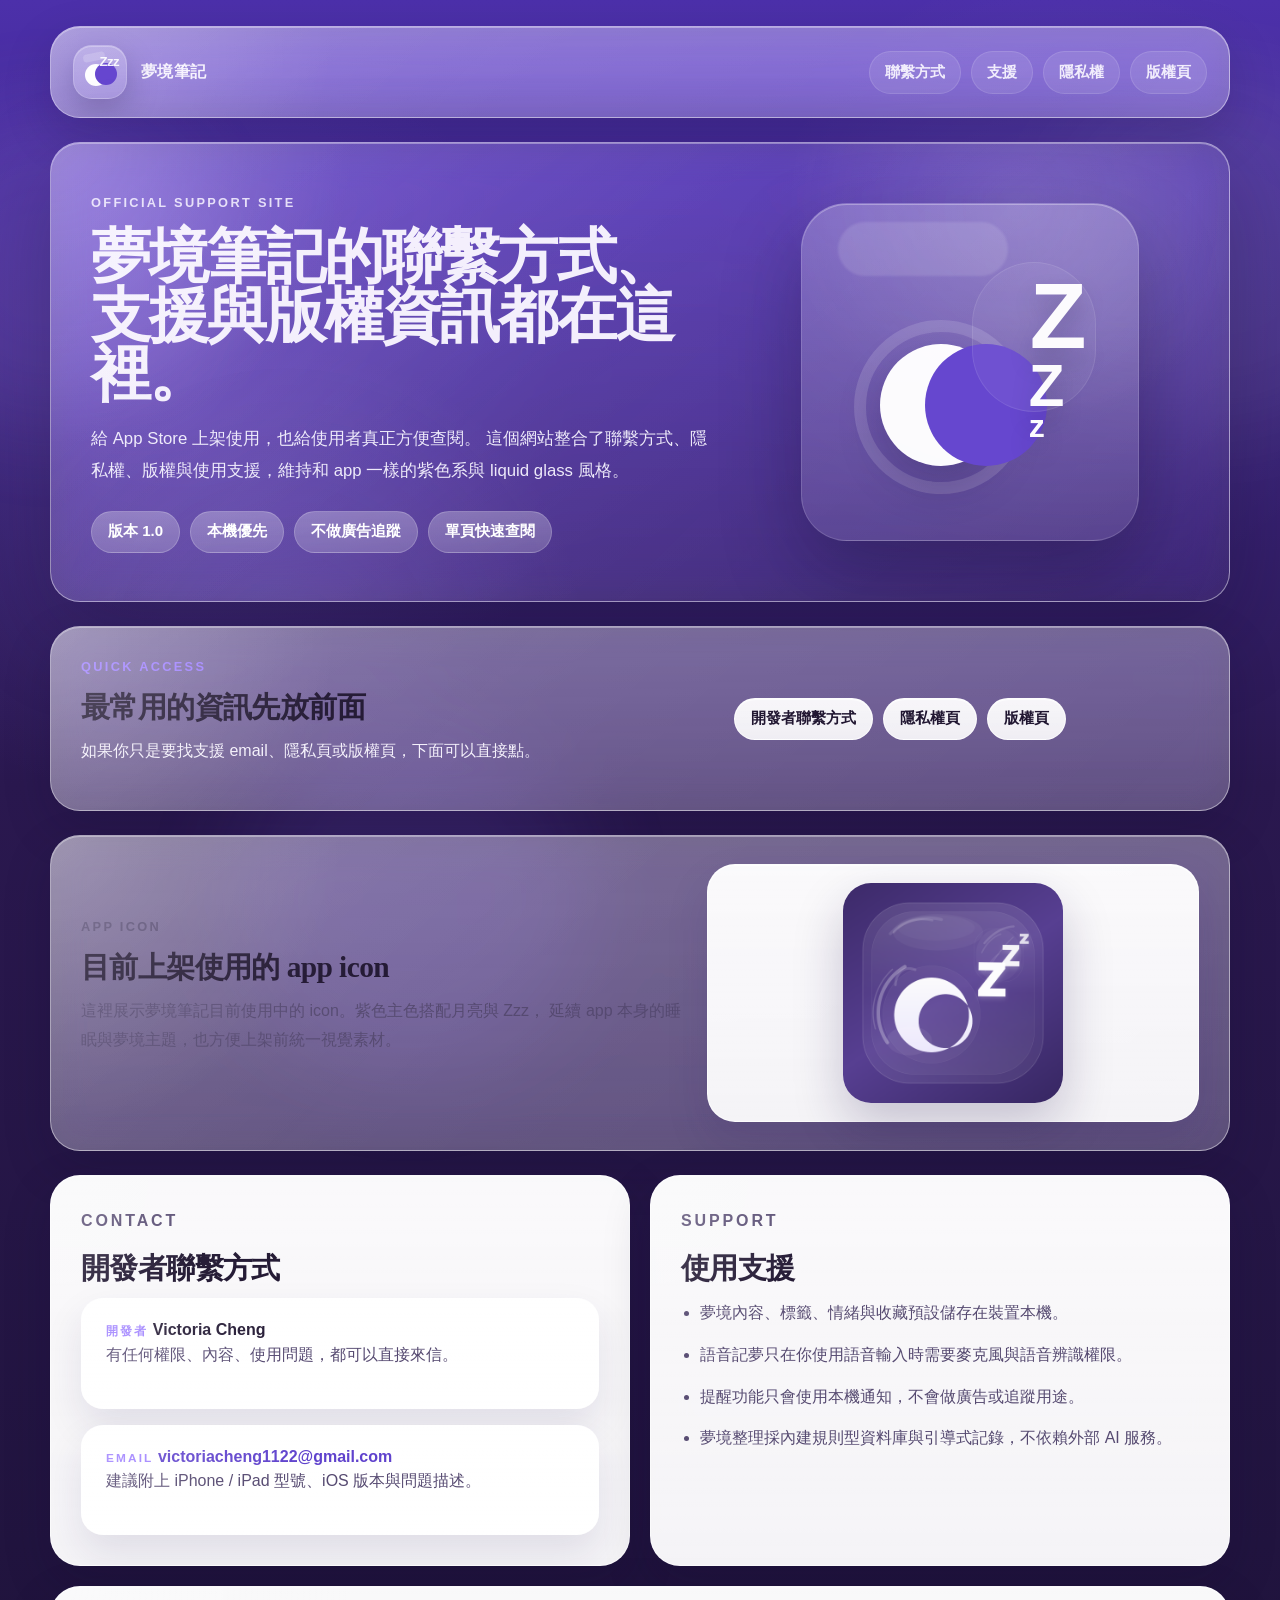
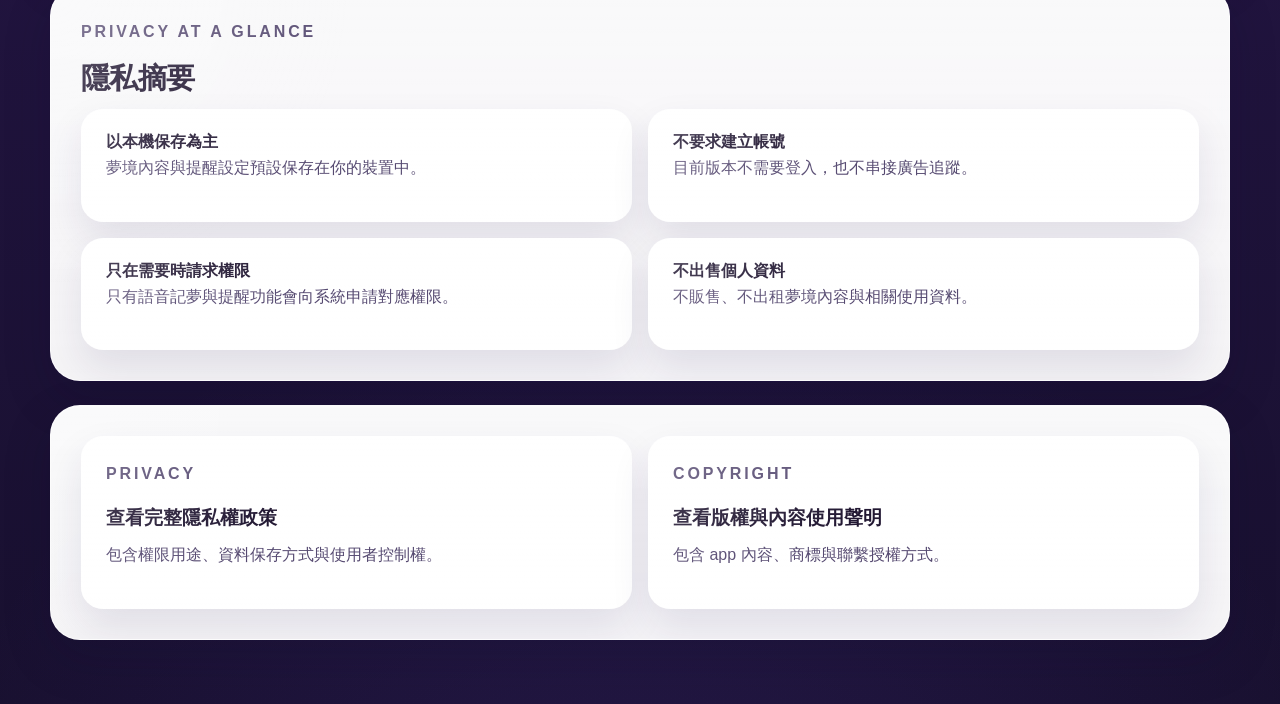
==== commit 5903620e: "Add app icon showcase to support site" ====
--- a/index.html
+++ b/index.html
@@ -78,6 +78,25 @@
           </div>
         </section>
 
+        <section class="glass-surface icon-showcase">
+          <div class="icon-copy">
+            <p class="section-label">App Icon</p>
+            <h2>目前上架使用的 app icon</h2>
+            <p>
+              這裡展示夢境筆記目前使用中的 icon。紫色主色搭配月亮與 Zzz，
+              延續 app 本身的睡眠與夢境主題，也方便上架前統一視覺素材。
+            </p>
+          </div>
+
+          <div class="icon-frame">
+            <img
+              src="./assets/app-icon.png"
+              alt="夢境筆記 App Icon"
+              class="app-icon-image"
+            />
+          </div>
+        </section>
+
         <section class="content-grid">
           <article class="glass-surface content-card" id="contact">
             <p class="section-label">Contact</p>
--- a/styles.css
+++ b/styles.css
@@ -1,22 +1,26 @@
 :root {
-  --bg-deep: #120d25;
-  --bg-mid: #22143d;
-  --bg-soft: #f2edff;
-  --surface: rgba(255, 255, 255, 0.14);
-  --surface-strong: rgba(255, 255, 255, 0.22);
-  --surface-soft: rgba(255, 255, 255, 0.32);
-  --stroke: rgba(255, 255, 255, 0.20);
-  --stroke-strong: rgba(255, 255, 255, 0.38);
-  --text-primary: #f8f5ff;
-  --text-secondary: rgba(245, 240, 255, 0.78);
-  --text-dark: #241a42;
-  --text-dark-soft: #5e547f;
-  --accent: #c9b5ff;
-  --accent-strong: #9f7dff;
-  --shadow: 0 26px 80px rgba(9, 5, 28, 0.34);
-  --glass-shadow: inset 0 1px 0 rgba(255, 255, 255, 0.34);
-  --radius-xl: 36px;
-  --radius-lg: 28px;
+  --bg-night: #18102f;
+  --bg-plum: #2c1753;
+  --bg-violet: #5934bc;
+  --bg-mist: #f7f4ff;
+  --surface-dark: rgba(255, 255, 255, 0.14);
+  --surface-mid: rgba(255, 255, 255, 0.22);
+  --surface-light: rgba(255, 255, 255, 0.78);
+  --surface-soft: rgba(255, 255, 255, 0.9);
+  --stroke-soft: rgba(255, 255, 255, 0.2);
+  --stroke-strong: rgba(255, 255, 255, 0.46);
+  --text-light: rgba(250, 247, 255, 0.96);
+  --text-light-soft: rgba(244, 239, 255, 0.88);
+  --text-dark: #201631;
+  --text-dark-soft: #564a71;
+  --accent: #cdbdff;
+  --accent-strong: #9e80ff;
+  --accent-deep: #5f42cd;
+  --shadow-xl: 0 30px 90px rgba(18, 12, 47, 0.28);
+  --shadow-lg: 0 18px 48px rgba(18, 12, 47, 0.18);
+  --glass-shine: inset 0 1px 0 rgba(255, 255, 255, 0.34);
+  --radius-xl: 40px;
+  --radius-lg: 30px;
   --radius-md: 22px;
 }
 
@@ -32,12 +36,12 @@
   margin: 0;
   min-height: 100vh;
   font-family: "SF Pro TC", "PingFang TC", "Noto Sans TC", sans-serif;
-  color: var(--text-primary);
-  background:
-    radial-gradient(circle at 16% 14%, rgba(166, 132, 255, 0.22), transparent 22%),
-    radial-gradient(circle at 82% 18%, rgba(255, 255, 255, 0.10), transparent 16%),
-    radial-gradient(circle at 50% 100%, rgba(118, 83, 230, 0.18), transparent 28%),
-    linear-gradient(180deg, #2c1b55 0%, #1d1238 46%, #120d25 100%);
+  color: var(--text-light);
+  background:
+    radial-gradient(circle at 14% 18%, rgba(173, 143, 255, 0.14), transparent 18%),
+    radial-gradient(circle at 84% 12%, rgba(255, 255, 255, 0.08), transparent 14%),
+    radial-gradient(circle at 50% 112%, rgba(125, 87, 241, 0.14), transparent 28%),
+    linear-gradient(180deg, #4c30aa 0%, #2a184f 34%, #18102f 100%);
 }
 
 a {
@@ -61,44 +65,44 @@
 .bg-orb {
   position: fixed;
   border-radius: 999px;
-  filter: blur(30px);
+  filter: blur(48px);
   pointer-events: none;
-  opacity: 0.9;
+  opacity: 0.72;
 }
 
 .orb-left {
-  width: 260px;
-  height: 260px;
-  left: -70px;
-  top: 18vh;
-  background: rgba(171, 140, 255, 0.24);
-}
-
-.orb-right {
   width: 320px;
   height: 320px;
-  right: -80px;
+  left: -110px;
+  top: 12vh;
+  background: rgba(173, 140, 255, 0.2);
+}
+
+.orb-right {
+  width: 360px;
+  height: 360px;
+  right: -120px;
   top: 8vh;
-  background: rgba(255, 255, 255, 0.13);
+  background: rgba(255, 255, 255, 0.09);
 }
 
 .orb-bottom {
-  width: 320px;
-  height: 320px;
-  left: 20vw;
-  bottom: -120px;
-  background: rgba(122, 95, 223, 0.22);
+  width: 360px;
+  height: 360px;
+  left: 18vw;
+  bottom: -180px;
+  background: rgba(117, 89, 220, 0.22);
 }
 
 .site-shell {
   width: min(1180px, calc(100% - 32px));
   margin: 0 auto;
-  padding: 24px 0 56px;
+  padding: 26px 0 64px;
 }
 
 .layout-stack {
   display: grid;
-  gap: 22px;
+  gap: 24px;
 }
 
 .glass-surface,
@@ -106,13 +110,14 @@
   position: relative;
   overflow: hidden;
   border-radius: var(--radius-lg);
-  border: 1px solid var(--stroke);
-  background:
-    linear-gradient(180deg, rgba(255, 255, 255, 0.18), rgba(255, 255, 255, 0.10)),
-    rgba(255, 255, 255, 0.08);
-  box-shadow: var(--shadow), var(--glass-shadow);
-  backdrop-filter: blur(24px) saturate(130%);
-  -webkit-backdrop-filter: blur(24px) saturate(130%);
+  border: 1px solid var(--stroke-strong);
+  background:
+    linear-gradient(180deg, rgba(255, 255, 255, 0.22), rgba(255, 255, 255, 0.12)),
+    linear-gradient(135deg, rgba(255, 255, 255, 0.12), rgba(255, 255, 255, 0.05)),
+    rgba(255, 255, 255, 0.1);
+  box-shadow: var(--shadow-lg), var(--glass-shine);
+  backdrop-filter: blur(18px) saturate(128%);
+  -webkit-backdrop-filter: blur(18px) saturate(128%);
 }
 
 .glass-surface::before,
@@ -121,8 +126,8 @@
   position: absolute;
   inset: 0;
   background:
-    radial-gradient(circle at top left, rgba(255, 255, 255, 0.18), transparent 28%),
-    linear-gradient(135deg, rgba(255, 255, 255, 0.08), transparent 40%);
+    radial-gradient(circle at top left, rgba(255, 255, 255, 0.2), transparent 24%),
+    linear-gradient(140deg, rgba(255, 255, 255, 0.08), transparent 42%);
   pointer-events: none;
 }
 
@@ -131,26 +136,43 @@
   align-items: center;
   justify-content: space-between;
   gap: 20px;
-  padding: 16px 20px;
-  margin-bottom: 22px;
+  padding: 18px 22px;
+  margin-bottom: 24px;
 }
 
 .brand {
   display: inline-flex;
   align-items: center;
-  gap: 12px;
+  gap: 14px;
+  font-size: 1.02rem;
   font-weight: 800;
   letter-spacing: 0.02em;
 }
 
 .brand-mark {
   position: relative;
-  width: 52px;
-  height: 52px;
-  border-radius: 18px;
-  border: 1px solid rgba(255, 255, 255, 0.22);
-  background: rgba(255, 255, 255, 0.10);
-  box-shadow: inset 0 1px 0 rgba(255, 255, 255, 0.24);
+  width: 54px;
+  height: 54px;
+  border-radius: 19px;
+  border: 1px solid rgba(255, 255, 255, 0.18);
+  background:
+    linear-gradient(180deg, rgba(255, 255, 255, 0.18), rgba(255, 255, 255, 0.06)),
+    rgba(255, 255, 255, 0.08);
+  box-shadow:
+    inset 0 1px 0 rgba(255, 255, 255, 0.28),
+    0 12px 32px rgba(8, 5, 28, 0.22);
+}
+
+.brand-mark::before {
+  content: "";
+  position: absolute;
+  left: 9px;
+  top: 7px;
+  width: 22px;
+  height: 8px;
+  border-radius: 999px;
+  background: rgba(255, 255, 255, 0.18);
+  transform: rotate(-12deg);
 }
 
 .brand-moon,
@@ -162,28 +184,29 @@
 }
 
 .brand-moon {
-  width: 21px;
-  height: 21px;
+  width: 22px;
+  height: 22px;
   left: 11px;
-  top: 17px;
-  background: rgba(255, 255, 255, 0.96);
+  top: 18px;
+  background: rgba(255, 255, 255, 0.98);
 }
 
 .brand-moon::after {
-  width: 21px;
-  height: 21px;
-  left: 9px;
+  width: 22px;
+  height: 22px;
+  left: 10px;
   top: -1px;
-  background: #6b4bcc;
+  background: #6646cf;
 }
 
 .brand-zzz {
   position: absolute;
-  right: 8px;
+  right: 7px;
   top: 8px;
-  font-size: 0.86rem;
+  font-size: 0.82rem;
   font-weight: 900;
-  color: rgba(255, 255, 255, 0.9);
+  color: rgba(255, 255, 255, 0.92);
+  letter-spacing: -0.04em;
 }
 
 .nav-links {
@@ -193,52 +216,66 @@
 }
 
 .nav-links a {
-  padding: 10px 14px;
+  padding: 10px 15px;
   border-radius: 999px;
-  color: var(--text-secondary);
-  font-weight: 600;
-  background: rgba(255, 255, 255, 0.06);
-  border: 1px solid rgba(255, 255, 255, 0.08);
+  color: rgba(250, 247, 255, 0.92);
+  font-size: 0.95rem;
+  font-weight: 650;
+  background: rgba(255, 255, 255, 0.1);
+  border: 1px solid rgba(255, 255, 255, 0.12);
+  transition:
+    background 180ms ease,
+    color 180ms ease,
+    transform 180ms ease;
 }
 
 .nav-links a[aria-current="page"],
 .nav-links a:hover {
-  color: var(--text-primary);
+  color: var(--text-light);
   background: rgba(255, 255, 255, 0.12);
+  transform: translateY(-1px);
 }
 
 .hero {
   display: grid;
-  grid-template-columns: minmax(0, 1.2fr) minmax(300px, 0.8fr);
-  gap: 28px;
+  grid-template-columns: minmax(0, 1.18fr) minmax(320px, 0.82fr);
+  gap: 32px;
   align-items: center;
-  padding: 34px;
+  padding: 40px;
+  min-height: 460px;
+  box-shadow: var(--shadow-xl), var(--glass-shine);
+  background:
+    radial-gradient(circle at 82% 14%, rgba(255, 255, 255, 0.14), transparent 22%),
+    radial-gradient(circle at 20% 110%, rgba(183, 156, 255, 0.14), transparent 28%),
+    linear-gradient(145deg, rgba(255, 255, 255, 0.16), rgba(255, 255, 255, 0.06)),
+    linear-gradient(135deg, rgba(124, 91, 241, 0.18), rgba(18, 11, 40, 0.1));
 }
 
 .compact-hero {
   grid-template-columns: 1fr;
+  min-height: auto;
 }
 
 .eyebrow,
 .section-label,
 .mini-label {
-  font-weight: 700;
+  font-weight: 750;
   letter-spacing: 0.18em;
   text-transform: uppercase;
 }
 
 .eyebrow,
 .section-label {
-  font-size: 0.82rem;
+  font-size: 0.8rem;
 }
 
 .mini-label {
-  font-size: 0.76rem;
+  font-size: 0.74rem;
 }
 
 .eyebrow {
-  margin-bottom: 12px;
-  color: rgba(255, 255, 255, 0.72);
+  margin-bottom: 14px;
+  color: rgba(244, 239, 255, 0.88);
 }
 
 .section-label,
@@ -247,29 +284,34 @@
 }
 
 h1 {
-  margin-bottom: 16px;
-  font-size: clamp(2.5rem, 4vw, 4.2rem);
-  line-height: 1.06;
+  margin-bottom: 18px;
+  font-family: "Iowan Old Style", "Baskerville", "Georgia", serif;
+  font-size: clamp(2.9rem, 4.7vw, 4.9rem);
+  line-height: 0.98;
+  letter-spacing: -0.03em;
 }
 
 h2 {
   margin-bottom: 14px;
-  font-size: clamp(1.5rem, 2.2vw, 2rem);
-  line-height: 1.2;
+  font-family: "Iowan Old Style", "Baskerville", "Georgia", serif;
+  font-size: clamp(1.7rem, 2.3vw, 2.25rem);
+  line-height: 1.1;
+  letter-spacing: -0.02em;
   color: var(--text-dark);
 }
 
 h3 {
   margin-bottom: 10px;
-  font-size: 1.14rem;
-  line-height: 1.4;
+  font-size: 1.16rem;
+  line-height: 1.35;
   color: var(--text-dark);
 }
 
 .hero-text {
   max-width: 42rem;
-  font-size: 1.04rem;
-  color: var(--text-secondary);
+  font-size: 1.05rem;
+  color: rgba(247, 244, 255, 0.94);
+  line-height: 1.9;
 }
 
 .pill-row,
@@ -280,7 +322,7 @@
 }
 
 .pill-row {
-  margin-top: 20px;
+  margin-top: 24px;
 }
 
 .pill,
@@ -289,7 +331,7 @@
   align-items: center;
   justify-content: center;
   min-height: 42px;
-  padding: 10px 15px;
+  padding: 10px 16px;
   border-radius: 999px;
   font-size: 0.94rem;
   font-weight: 700;
@@ -297,46 +339,69 @@
 
 .pill {
   color: #fff;
-  background: rgba(255, 255, 255, 0.10);
-  border: 1px solid rgba(255, 255, 255, 0.18);
+  background:
+    linear-gradient(180deg, rgba(255, 255, 255, 0.2), rgba(255, 255, 255, 0.1)),
+    rgba(255, 255, 255, 0.1);
+  border: 1px solid rgba(255, 255, 255, 0.2);
 }
 
 .action-chip {
   color: var(--text-dark);
-  background: rgba(255, 255, 255, 0.44);
-  border: 1px solid rgba(255, 255, 255, 0.62);
+  background:
+    linear-gradient(180deg, rgba(255, 255, 255, 0.82), rgba(255, 255, 255, 0.64)),
+    rgba(255, 255, 255, 0.72);
+  border: 1px solid rgba(255, 255, 255, 0.88);
+  box-shadow: inset 0 1px 0 rgba(255, 255, 255, 0.76);
+}
+
+.action-chip:hover,
+.footer-card:hover {
+  transform: translateY(-2px);
 }
 
 .hero-art {
   display: grid;
   place-items: center;
-  min-height: 320px;
+  min-height: 340px;
 }
 
 .hero-panel {
   position: relative;
-  width: 320px;
-  height: 320px;
-  border-radius: 40px;
-  background:
-    linear-gradient(180deg, rgba(255, 255, 255, 0.14), rgba(255, 255, 255, 0.04)),
+  width: 338px;
+  height: 338px;
+  border-radius: 46px;
+  border: 1px solid rgba(255, 255, 255, 0.14);
+  background:
+    linear-gradient(180deg, rgba(255, 255, 255, 0.16), rgba(255, 255, 255, 0.03)),
     rgba(255, 255, 255, 0.08);
-  border: 1px solid rgba(255, 255, 255, 0.16);
   box-shadow:
-    inset 0 1px 0 rgba(255, 255, 255, 0.24),
-    0 30px 70px rgba(12, 7, 32, 0.34);
+    inset 0 1px 0 rgba(255, 255, 255, 0.3),
+    0 32px 80px rgba(9, 5, 30, 0.3);
+}
+
+.hero-panel::before,
+.hero-panel::after {
+  content: "";
+  position: absolute;
+  border-radius: 999px;
 }
 
 .hero-panel::before {
-  content: "";
-  position: absolute;
-  left: 38px;
-  top: 22px;
-  width: 148px;
-  height: 58px;
-  border-radius: 999px;
-  background: rgba(255, 255, 255, 0.10);
-  filter: blur(2px);
+  left: 36px;
+  top: 18px;
+  width: 170px;
+  height: 54px;
+  background: rgba(255, 255, 255, 0.12);
+  filter: blur(1px);
+}
+
+.hero-panel::after {
+  right: 42px;
+  top: 58px;
+  width: 122px;
+  height: 148px;
+  background: rgba(255, 255, 255, 0.06);
+  border: 1px solid rgba(255, 255, 255, 0.09);
 }
 
 .hero-moon-ring,
@@ -347,69 +412,101 @@
 }
 
 .hero-moon-ring {
-  left: 44px;
-  bottom: 42px;
-  width: 160px;
-  height: 160px;
-  border: 12px solid rgba(255, 255, 255, 0.16);
+  left: 52px;
+  bottom: 46px;
+  width: 174px;
+  height: 174px;
+  border: 12px solid rgba(255, 255, 255, 0.14);
 }
 
 .hero-moon {
   left: 78px;
-  bottom: 72px;
-  width: 116px;
-  height: 116px;
-  background: rgba(255, 255, 255, 0.96);
-  box-shadow: 0 16px 36px rgba(18, 10, 46, 0.22);
+  bottom: 74px;
+  width: 122px;
+  height: 122px;
+  background: rgba(255, 255, 255, 0.98);
+  box-shadow: 0 18px 44px rgba(17, 11, 47, 0.22);
 }
 
 .hero-moon::after {
   content: "";
-  left: 44px;
-  top: 1px;
-  width: 116px;
-  height: 116px;
-  background: #6d4ece;
+  left: 45px;
+  top: 0;
+  width: 122px;
+  height: 122px;
+  background: #6647cf;
 }
 
 .hero-zzz {
   position: absolute;
-  top: 70px;
-  right: 54px;
+  top: 72px;
+  right: 52px;
   display: grid;
   justify-items: end;
-  gap: 0;
+  gap: 2px;
 }
 
 .hero-zzz span {
   font-weight: 900;
-  color: rgba(255, 255, 255, 0.95);
-  text-shadow: 0 14px 26px rgba(22, 13, 56, 0.22);
+  color: rgba(255, 255, 255, 0.98);
+  text-shadow: 0 14px 24px rgba(19, 11, 50, 0.24);
+  line-height: 0.88;
 }
 
 .hero-zzz span:nth-child(1) {
   font-size: 5.8rem;
-  line-height: 0.9;
 }
 
 .hero-zzz span:nth-child(2) {
   margin-right: 22px;
-  font-size: 3.6rem;
-  line-height: 0.9;
+  font-size: 3.65rem;
 }
 
 .hero-zzz span:nth-child(3) {
-  margin-right: 40px;
-  font-size: 2rem;
-  line-height: 0.9;
+  margin-right: 42px;
+  font-size: 1.95rem;
 }
 
 .intro-band {
   display: grid;
-  grid-template-columns: minmax(0, 1.1fr) minmax(260px, 0.9fr);
-  gap: 22px;
+  grid-template-columns: minmax(0, 1.15fr) minmax(290px, 0.85fr);
+  gap: 24px;
   align-items: center;
-  padding: 26px 28px;
+  padding: 28px 30px;
+}
+
+.icon-showcase {
+  display: grid;
+  grid-template-columns: minmax(0, 1.1fr) minmax(220px, 0.9fr);
+  gap: 24px;
+  align-items: center;
+  padding: 28px 30px;
+}
+
+.icon-copy p {
+  color: var(--text-dark-soft);
+}
+
+.icon-frame {
+  display: grid;
+  place-items: center;
+  padding: 18px;
+  border-radius: 28px;
+  border: 1px solid rgba(255, 255, 255, 0.72);
+  background:
+    linear-gradient(180deg, rgba(255, 255, 255, 0.84), rgba(255, 255, 255, 0.7)),
+    rgba(255, 255, 255, 0.8);
+  box-shadow:
+    inset 0 1px 0 rgba(255, 255, 255, 0.8),
+    0 20px 44px rgba(41, 28, 92, 0.12);
+}
+
+.app-icon-image {
+  display: block;
+  width: min(220px, 100%);
+  aspect-ratio: 1 / 1;
+  border-radius: 28px;
+  box-shadow: 0 22px 50px rgba(30, 19, 72, 0.22);
 }
 
 .content-grid {
@@ -421,7 +518,11 @@
 .content-card,
 .legal-shell,
 .footer-links {
-  padding: 28px;
+  padding: 30px;
+  background:
+    linear-gradient(180deg, rgba(255, 255, 255, 0.88), rgba(255, 255, 255, 0.76)),
+    rgba(255, 255, 255, 0.82);
+  color: var(--text-dark);
 }
 
 .span-two {
@@ -435,10 +536,7 @@
   gap: 16px;
 }
 
-.summary-grid {
-  grid-template-columns: repeat(2, minmax(0, 1fr));
-}
-
+.summary-grid,
 .footer-links {
   grid-template-columns: repeat(2, minmax(0, 1fr));
 }
@@ -448,20 +546,36 @@
 .footer-card {
   position: relative;
   border-radius: var(--radius-md);
-  border: 1px solid rgba(255, 255, 255, 0.56);
-  background:
-    linear-gradient(180deg, rgba(255, 255, 255, 0.74), rgba(255, 255, 255, 0.52)),
-    rgba(255, 255, 255, 0.54);
-  box-shadow: inset 0 1px 0 rgba(255, 255, 255, 0.58);
+  border: 1px solid rgba(255, 255, 255, 0.62);
+  background:
+    linear-gradient(180deg, rgba(255, 255, 255, 0.94), rgba(255, 255, 255, 0.82)),
+    rgba(255, 255, 255, 0.88);
+  box-shadow:
+    inset 0 1px 0 rgba(255, 255, 255, 0.8),
+    0 18px 38px rgba(41, 28, 92, 0.1);
+}
+
+.soft-card::before,
+.legal-block::before,
+.footer-card::before {
+  content: "";
+  position: absolute;
+  inset: 1px;
+  border-radius: inherit;
+  background: linear-gradient(145deg, rgba(255, 255, 255, 0.22), transparent 42%);
+  pointer-events: none;
 }
 
 .soft-card,
 .footer-card {
-  padding: 20px 22px;
+  padding: 22px 24px;
+  transition:
+    transform 180ms ease,
+    box-shadow 180ms ease;
 }
 
 .legal-block {
-  padding: 22px 24px;
+  padding: 24px 26px;
 }
 
 .legal-block + .legal-block {
@@ -475,6 +589,15 @@
 .content-card > p,
 .content-card li {
   color: var(--text-dark-soft);
+  font-size: 1rem;
+  line-height: 1.86;
+}
+
+.content-card h2,
+.legal-shell h2,
+.footer-card h3,
+.intro-band h2 {
+  color: var(--text-dark);
 }
 
 .feature-list {
@@ -484,20 +607,26 @@
 }
 
 .primary-link {
-  color: #4d34a8;
+  color: var(--accent-deep);
   font-weight: 800;
 }
 
+.primary-link:hover {
+  text-decoration: underline;
+}
+
 .footer-card:hover,
-.action-chip:hover,
-.primary-link:hover {
-  text-decoration: none;
+.soft-card:hover {
+  box-shadow:
+    inset 0 1px 0 rgba(255, 255, 255, 0.8),
+    0 24px 50px rgba(41, 28, 92, 0.14);
 }
 
 @media (max-width: 960px) {
   .site-nav,
   .hero,
   .intro-band,
+  .icon-showcase,
   .content-grid,
   .summary-grid,
   .footer-links {
@@ -512,13 +641,17 @@
     grid-column: span 1;
   }
 
+  .hero {
+    min-height: auto;
+  }
+
   .hero-art {
-    min-height: 260px;
+    min-height: 280px;
   }
 
   .hero-panel {
-    width: 280px;
-    height: 280px;
+    width: 290px;
+    height: 290px;
   }
 
   .hero-zzz span:nth-child(1) {
@@ -530,12 +663,13 @@
   .site-shell {
     width: min(100% - 20px, 1180px);
     padding-top: 16px;
-    padding-bottom: 34px;
+    padding-bottom: 36px;
   }
 
   .site-nav,
   .hero,
   .intro-band,
+  .icon-showcase,
   .content-card,
   .legal-shell,
   .footer-links {
@@ -543,7 +677,7 @@
   }
 
   h1 {
-    font-size: 2.3rem;
+    font-size: 2.45rem;
   }
 
   .nav-links {
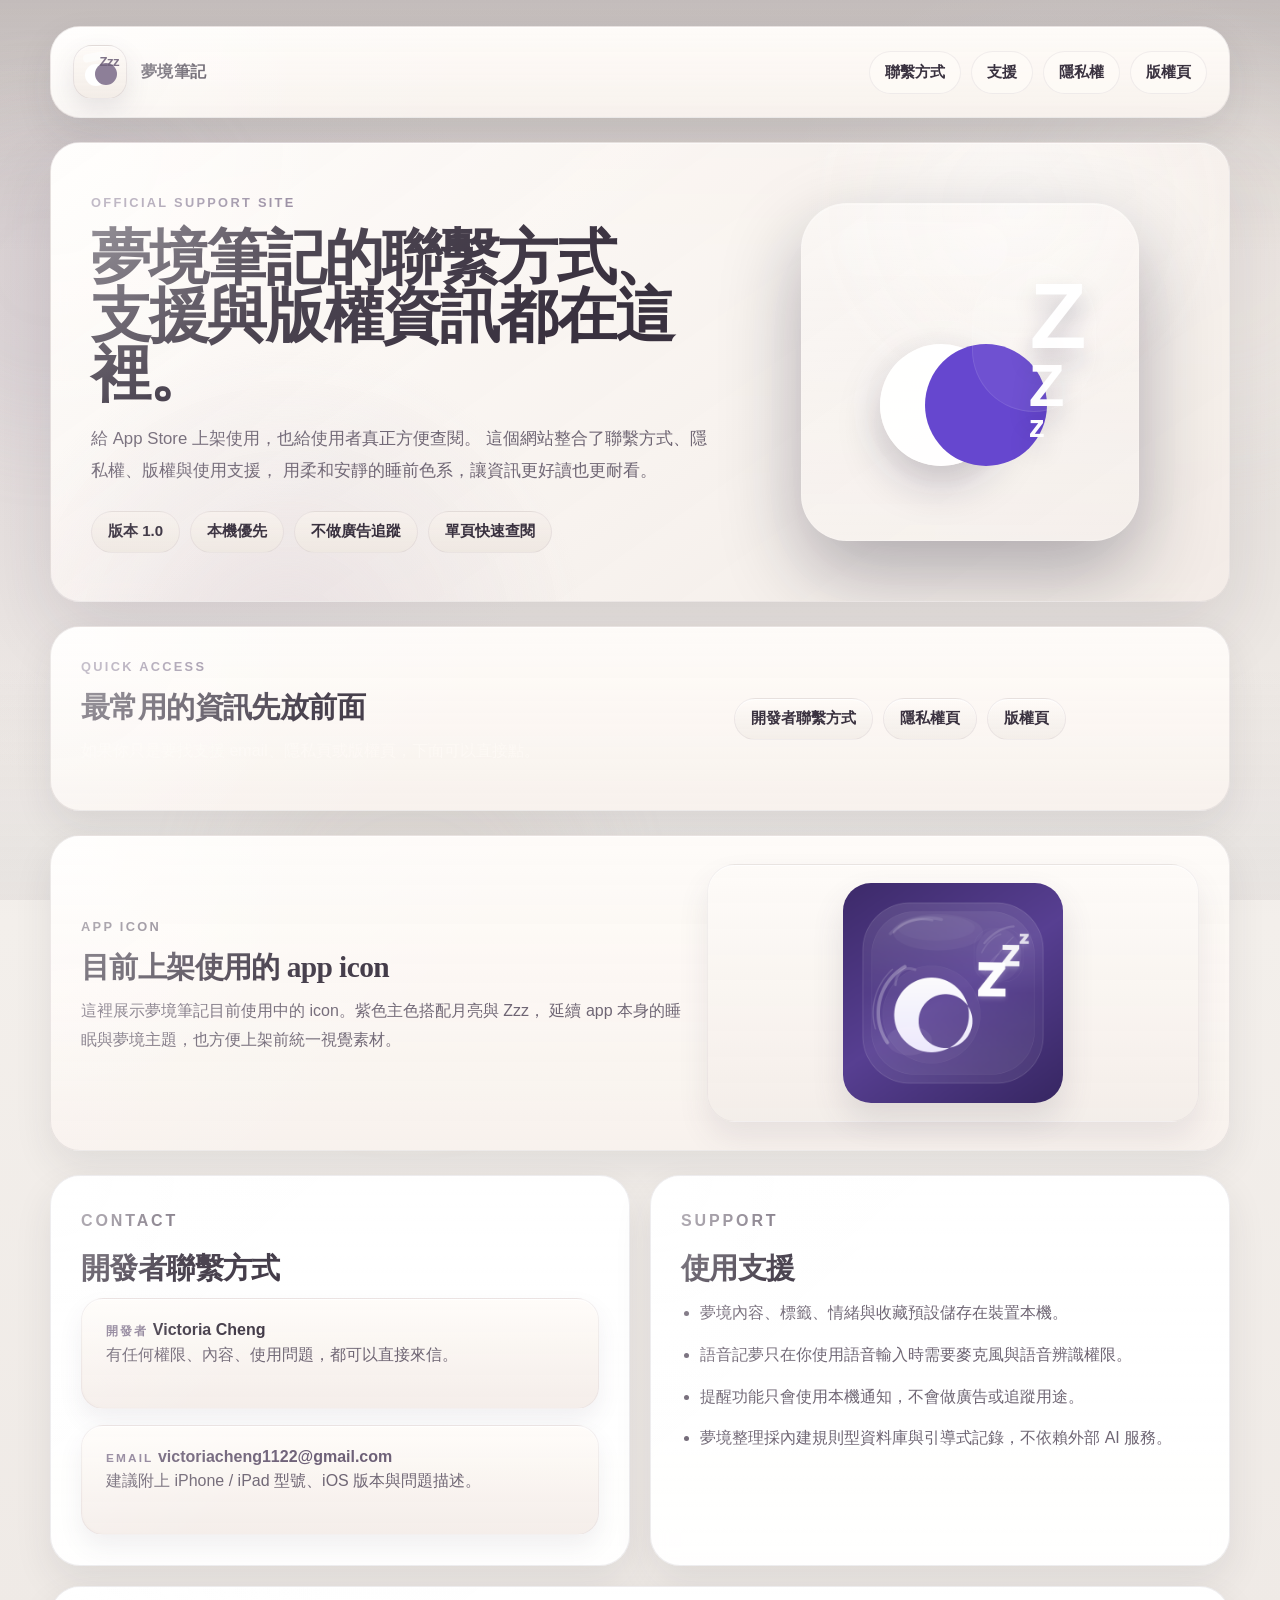
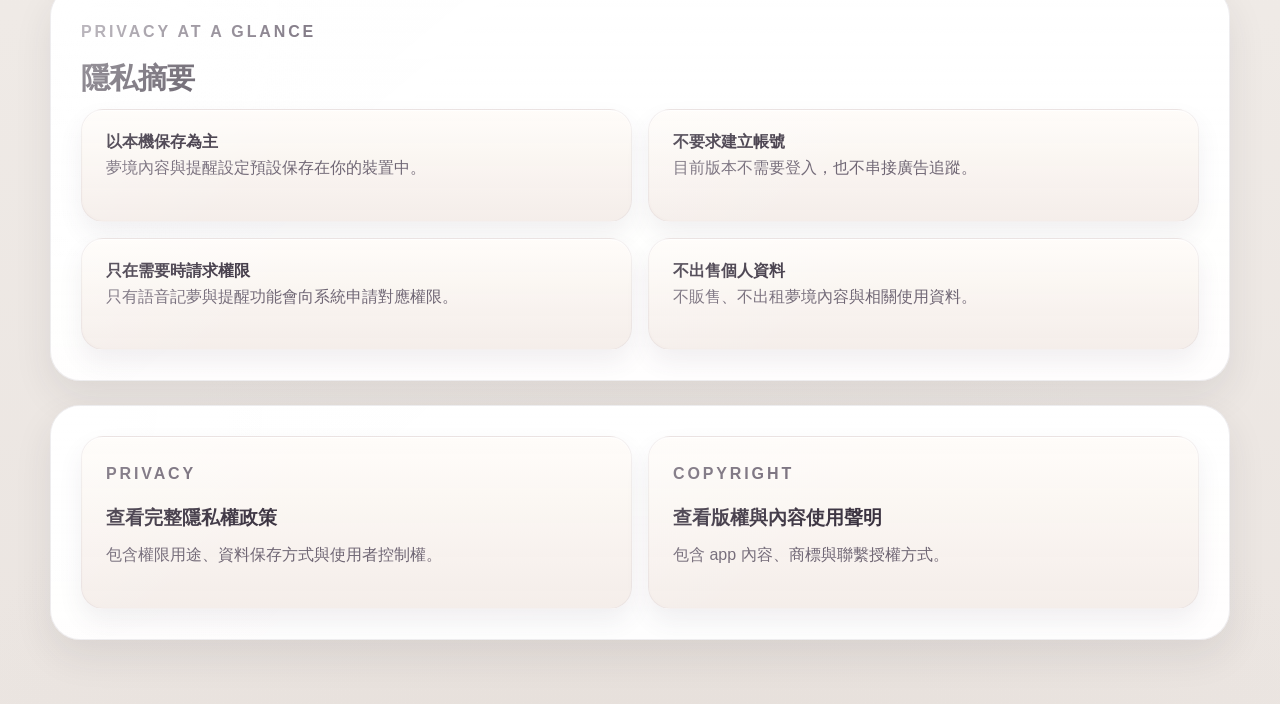
==== commit 7f2e1f33: "Shift support site to bedtime morandi palette" ====
--- a/index.html
+++ b/index.html
@@ -40,7 +40,8 @@
             <h1>夢境筆記的聯繫方式、支援與版權資訊都在這裡。</h1>
             <p class="hero-text">
               給 App Store 上架使用，也給使用者真正方便查閱。
-              這個網站整合了聯繫方式、隱私權、版權與使用支援，維持和 app 一樣的紫色系與 liquid glass 風格。
+              這個網站整合了聯繫方式、隱私權、版權與使用支援，
+              用柔和安靜的睡前色系，讓資訊更好讀也更耐看。
             </p>
             <div class="pill-row">
               <span class="pill">版本 1.0</span>
--- a/styles.css
+++ b/styles.css
@@ -1,24 +1,24 @@
 :root {
-  --bg-night: #18102f;
-  --bg-plum: #2c1753;
-  --bg-violet: #5934bc;
-  --bg-mist: #f7f4ff;
-  --surface-dark: rgba(255, 255, 255, 0.14);
-  --surface-mid: rgba(255, 255, 255, 0.22);
-  --surface-light: rgba(255, 255, 255, 0.78);
-  --surface-soft: rgba(255, 255, 255, 0.9);
-  --stroke-soft: rgba(255, 255, 255, 0.2);
-  --stroke-strong: rgba(255, 255, 255, 0.46);
-  --text-light: rgba(250, 247, 255, 0.96);
-  --text-light-soft: rgba(244, 239, 255, 0.88);
-  --text-dark: #201631;
-  --text-dark-soft: #564a71;
-  --accent: #cdbdff;
-  --accent-strong: #9e80ff;
-  --accent-deep: #5f42cd;
-  --shadow-xl: 0 30px 90px rgba(18, 12, 47, 0.28);
-  --shadow-lg: 0 18px 48px rgba(18, 12, 47, 0.18);
-  --glass-shine: inset 0 1px 0 rgba(255, 255, 255, 0.34);
+  --bg-night: #2a2431;
+  --bg-plum: #5d5364;
+  --bg-violet: #9487a1;
+  --bg-mist: #f4f0ec;
+  --surface-dark: rgba(255, 252, 249, 0.3);
+  --surface-mid: rgba(255, 252, 249, 0.54);
+  --surface-light: rgba(255, 252, 249, 0.88);
+  --surface-soft: rgba(252, 248, 244, 0.95);
+  --stroke-soft: rgba(117, 104, 125, 0.12);
+  --stroke-strong: rgba(117, 104, 125, 0.2);
+  --text-light: rgba(253, 249, 245, 0.96);
+  --text-light-soft: rgba(245, 238, 232, 0.86);
+  --text-dark: #39313f;
+  --text-dark-soft: #6f6674;
+  --accent: #c3b8c9;
+  --accent-strong: #887b93;
+  --accent-deep: #6d6077;
+  --shadow-xl: 0 28px 72px rgba(49, 40, 55, 0.12);
+  --shadow-lg: 0 16px 38px rgba(49, 40, 55, 0.09);
+  --glass-shine: inset 0 1px 0 rgba(255, 255, 255, 0.5);
   --radius-xl: 40px;
   --radius-lg: 30px;
   --radius-md: 22px;
@@ -38,10 +38,20 @@
   font-family: "SF Pro TC", "PingFang TC", "Noto Sans TC", sans-serif;
   color: var(--text-light);
   background:
-    radial-gradient(circle at 14% 18%, rgba(173, 143, 255, 0.14), transparent 18%),
-    radial-gradient(circle at 84% 12%, rgba(255, 255, 255, 0.08), transparent 14%),
-    radial-gradient(circle at 50% 112%, rgba(125, 87, 241, 0.14), transparent 28%),
-    linear-gradient(180deg, #4c30aa 0%, #2a184f 34%, #18102f 100%);
+    radial-gradient(circle at 14% 18%, rgba(197, 183, 205, 0.24), transparent 18%),
+    radial-gradient(circle at 84% 12%, rgba(255, 255, 255, 0.28), transparent 14%),
+    radial-gradient(circle at 50% 112%, rgba(206, 195, 186, 0.22), transparent 28%),
+    linear-gradient(180deg, #ded7d3 0%, #f3efeb 40%, #ebe5e1 100%);
+}
+
+body::before {
+  content: "";
+  position: fixed;
+  inset: 0;
+  background:
+    linear-gradient(180deg, rgba(56, 49, 62, 0.16), transparent 28%),
+    linear-gradient(0deg, rgba(111, 102, 116, 0.08), transparent 26%);
+  pointer-events: none;
 }
 
 a {
@@ -67,7 +77,7 @@
   border-radius: 999px;
   filter: blur(48px);
   pointer-events: none;
-  opacity: 0.72;
+  opacity: 0.46;
 }
 
 .orb-left {
@@ -75,7 +85,7 @@
   height: 320px;
   left: -110px;
   top: 12vh;
-  background: rgba(173, 140, 255, 0.2);
+  background: rgba(183, 170, 191, 0.32);
 }
 
 .orb-right {
@@ -83,7 +93,7 @@
   height: 360px;
   right: -120px;
   top: 8vh;
-  background: rgba(255, 255, 255, 0.09);
+  background: rgba(255, 247, 240, 0.4);
 }
 
 .orb-bottom {
@@ -91,7 +101,7 @@
   height: 360px;
   left: 18vw;
   bottom: -180px;
-  background: rgba(117, 89, 220, 0.22);
+  background: rgba(201, 188, 179, 0.34);
 }
 
 .site-shell {
@@ -110,14 +120,13 @@
   position: relative;
   overflow: hidden;
   border-radius: var(--radius-lg);
-  border: 1px solid var(--stroke-strong);
-  background:
-    linear-gradient(180deg, rgba(255, 255, 255, 0.22), rgba(255, 255, 255, 0.12)),
-    linear-gradient(135deg, rgba(255, 255, 255, 0.12), rgba(255, 255, 255, 0.05)),
-    rgba(255, 255, 255, 0.1);
+  border: 1px solid var(--stroke-soft);
+  background:
+    linear-gradient(180deg, rgba(255, 252, 249, 0.94), rgba(248, 242, 237, 0.88)),
+    rgba(249, 244, 239, 0.92);
   box-shadow: var(--shadow-lg), var(--glass-shine);
-  backdrop-filter: blur(18px) saturate(128%);
-  -webkit-backdrop-filter: blur(18px) saturate(128%);
+  backdrop-filter: blur(8px) saturate(105%);
+  -webkit-backdrop-filter: blur(8px) saturate(105%);
 }
 
 .glass-surface::before,
@@ -126,8 +135,8 @@
   position: absolute;
   inset: 0;
   background:
-    radial-gradient(circle at top left, rgba(255, 255, 255, 0.2), transparent 24%),
-    linear-gradient(140deg, rgba(255, 255, 255, 0.08), transparent 42%);
+    radial-gradient(circle at top left, rgba(255, 255, 255, 0.5), transparent 22%),
+    linear-gradient(140deg, rgba(255, 255, 255, 0.22), transparent 42%);
   pointer-events: none;
 }
 
@@ -144,9 +153,10 @@
   display: inline-flex;
   align-items: center;
   gap: 14px;
-  font-size: 1.02rem;
+  font-size: 1rem;
   font-weight: 800;
   letter-spacing: 0.02em;
+  color: var(--text-dark);
 }
 
 .brand-mark {
@@ -154,13 +164,13 @@
   width: 54px;
   height: 54px;
   border-radius: 19px;
-  border: 1px solid rgba(255, 255, 255, 0.18);
-  background:
-    linear-gradient(180deg, rgba(255, 255, 255, 0.18), rgba(255, 255, 255, 0.06)),
-    rgba(255, 255, 255, 0.08);
+  border: 1px solid rgba(120, 109, 128, 0.14);
+  background:
+    linear-gradient(180deg, rgba(255, 252, 249, 0.88), rgba(241, 234, 228, 0.72)),
+    rgba(248, 242, 237, 0.84);
   box-shadow:
-    inset 0 1px 0 rgba(255, 255, 255, 0.28),
-    0 12px 32px rgba(8, 5, 28, 0.22);
+    inset 0 1px 0 rgba(255, 255, 255, 0.56),
+    0 10px 24px rgba(80, 70, 89, 0.12);
 }
 
 .brand-mark::before {
@@ -171,7 +181,7 @@
   width: 22px;
   height: 8px;
   border-radius: 999px;
-  background: rgba(255, 255, 255, 0.18);
+  background: rgba(255, 255, 255, 0.62);
   transform: rotate(-12deg);
 }
 
@@ -196,7 +206,7 @@
   height: 22px;
   left: 10px;
   top: -1px;
-  background: #6646cf;
+  background: #8d7f98;
 }
 
 .brand-zzz {
@@ -205,7 +215,7 @@
   top: 8px;
   font-size: 0.82rem;
   font-weight: 900;
-  color: rgba(255, 255, 255, 0.92);
+  color: rgba(109, 96, 119, 0.88);
   letter-spacing: -0.04em;
 }
 
@@ -218,11 +228,11 @@
 .nav-links a {
   padding: 10px 15px;
   border-radius: 999px;
-  color: rgba(250, 247, 255, 0.92);
+  color: var(--text-dark);
   font-size: 0.95rem;
   font-weight: 650;
-  background: rgba(255, 255, 255, 0.1);
-  border: 1px solid rgba(255, 255, 255, 0.12);
+  background: rgba(255, 252, 249, 0.72);
+  border: 1px solid rgba(117, 104, 125, 0.1);
   transition:
     background 180ms ease,
     color 180ms ease,
@@ -231,8 +241,8 @@
 
 .nav-links a[aria-current="page"],
 .nav-links a:hover {
-  color: var(--text-light);
-  background: rgba(255, 255, 255, 0.12);
+  color: var(--text-dark);
+  background: rgba(255, 252, 249, 0.96);
   transform: translateY(-1px);
 }
 
@@ -245,10 +255,9 @@
   min-height: 460px;
   box-shadow: var(--shadow-xl), var(--glass-shine);
   background:
-    radial-gradient(circle at 82% 14%, rgba(255, 255, 255, 0.14), transparent 22%),
-    radial-gradient(circle at 20% 110%, rgba(183, 156, 255, 0.14), transparent 28%),
-    linear-gradient(145deg, rgba(255, 255, 255, 0.16), rgba(255, 255, 255, 0.06)),
-    linear-gradient(135deg, rgba(124, 91, 241, 0.18), rgba(18, 11, 40, 0.1));
+    radial-gradient(circle at 82% 14%, rgba(255, 255, 255, 0.42), transparent 20%),
+    radial-gradient(circle at 20% 110%, rgba(211, 201, 209, 0.44), transparent 28%),
+    linear-gradient(145deg, rgba(255, 252, 249, 0.98), rgba(243, 236, 231, 0.92));
 }
 
 .compact-hero {
@@ -275,7 +284,7 @@
 
 .eyebrow {
   margin-bottom: 14px;
-  color: rgba(244, 239, 255, 0.88);
+  color: var(--accent-strong);
 }
 
 .section-label,
@@ -289,6 +298,7 @@
   font-size: clamp(2.9rem, 4.7vw, 4.9rem);
   line-height: 0.98;
   letter-spacing: -0.03em;
+  color: var(--text-dark);
 }
 
 h2 {
@@ -310,8 +320,8 @@
 .hero-text {
   max-width: 42rem;
   font-size: 1.05rem;
-  color: rgba(247, 244, 255, 0.94);
-  line-height: 1.9;
+  color: var(--text-dark-soft);
+  line-height: 1.88;
 }
 
 .pill-row,
@@ -338,20 +348,20 @@
 }
 
 .pill {
-  color: #fff;
-  background:
-    linear-gradient(180deg, rgba(255, 255, 255, 0.2), rgba(255, 255, 255, 0.1)),
-    rgba(255, 255, 255, 0.1);
-  border: 1px solid rgba(255, 255, 255, 0.2);
+  color: var(--text-dark);
+  background:
+    linear-gradient(180deg, rgba(247, 241, 237, 0.96), rgba(238, 231, 225, 0.88)),
+    rgba(245, 239, 235, 0.92);
+  border: 1px solid rgba(117, 104, 125, 0.1);
 }
 
 .action-chip {
   color: var(--text-dark);
   background:
-    linear-gradient(180deg, rgba(255, 255, 255, 0.82), rgba(255, 255, 255, 0.64)),
-    rgba(255, 255, 255, 0.72);
-  border: 1px solid rgba(255, 255, 255, 0.88);
-  box-shadow: inset 0 1px 0 rgba(255, 255, 255, 0.76);
+    linear-gradient(180deg, rgba(255, 252, 249, 0.98), rgba(243, 237, 232, 0.94)),
+    rgba(248, 243, 238, 0.96);
+  border: 1px solid rgba(117, 104, 125, 0.1);
+  box-shadow: inset 0 1px 0 rgba(255, 255, 255, 0.86);
 }
 
 .action-chip:hover,
@@ -492,13 +502,13 @@
   place-items: center;
   padding: 18px;
   border-radius: 28px;
-  border: 1px solid rgba(255, 255, 255, 0.72);
-  background:
-    linear-gradient(180deg, rgba(255, 255, 255, 0.84), rgba(255, 255, 255, 0.7)),
-    rgba(255, 255, 255, 0.8);
+  border: 1px solid rgba(117, 104, 125, 0.08);
+  background:
+    linear-gradient(180deg, rgba(255, 252, 249, 0.94), rgba(243, 237, 232, 0.9)),
+    rgba(249, 244, 239, 0.92);
   box-shadow:
-    inset 0 1px 0 rgba(255, 255, 255, 0.8),
-    0 20px 44px rgba(41, 28, 92, 0.12);
+    inset 0 1px 0 rgba(255, 255, 255, 0.86),
+    0 16px 30px rgba(80, 70, 89, 0.1);
 }
 
 .app-icon-image {
@@ -506,7 +516,7 @@
   width: min(220px, 100%);
   aspect-ratio: 1 / 1;
   border-radius: 28px;
-  box-shadow: 0 22px 50px rgba(30, 19, 72, 0.22);
+  box-shadow: 0 16px 32px rgba(80, 70, 89, 0.14);
 }
 
 .content-grid {
@@ -546,13 +556,13 @@
 .footer-card {
   position: relative;
   border-radius: var(--radius-md);
-  border: 1px solid rgba(255, 255, 255, 0.62);
-  background:
-    linear-gradient(180deg, rgba(255, 255, 255, 0.94), rgba(255, 255, 255, 0.82)),
-    rgba(255, 255, 255, 0.88);
+  border: 1px solid rgba(117, 104, 125, 0.08);
+  background:
+    linear-gradient(180deg, rgba(255, 252, 249, 0.98), rgba(244, 238, 234, 0.96)),
+    rgba(248, 243, 239, 0.98);
   box-shadow:
-    inset 0 1px 0 rgba(255, 255, 255, 0.8),
-    0 18px 38px rgba(41, 28, 92, 0.1);
+    inset 0 1px 0 rgba(255, 255, 255, 0.88),
+    0 12px 24px rgba(80, 70, 89, 0.08);
 }
 
 .soft-card::before,
@@ -618,8 +628,8 @@
 .footer-card:hover,
 .soft-card:hover {
   box-shadow:
-    inset 0 1px 0 rgba(255, 255, 255, 0.8),
-    0 24px 50px rgba(41, 28, 92, 0.14);
+    inset 0 1px 0 rgba(255, 255, 255, 0.88),
+    0 16px 28px rgba(80, 70, 89, 0.1);
 }
 
 @media (max-width: 960px) {
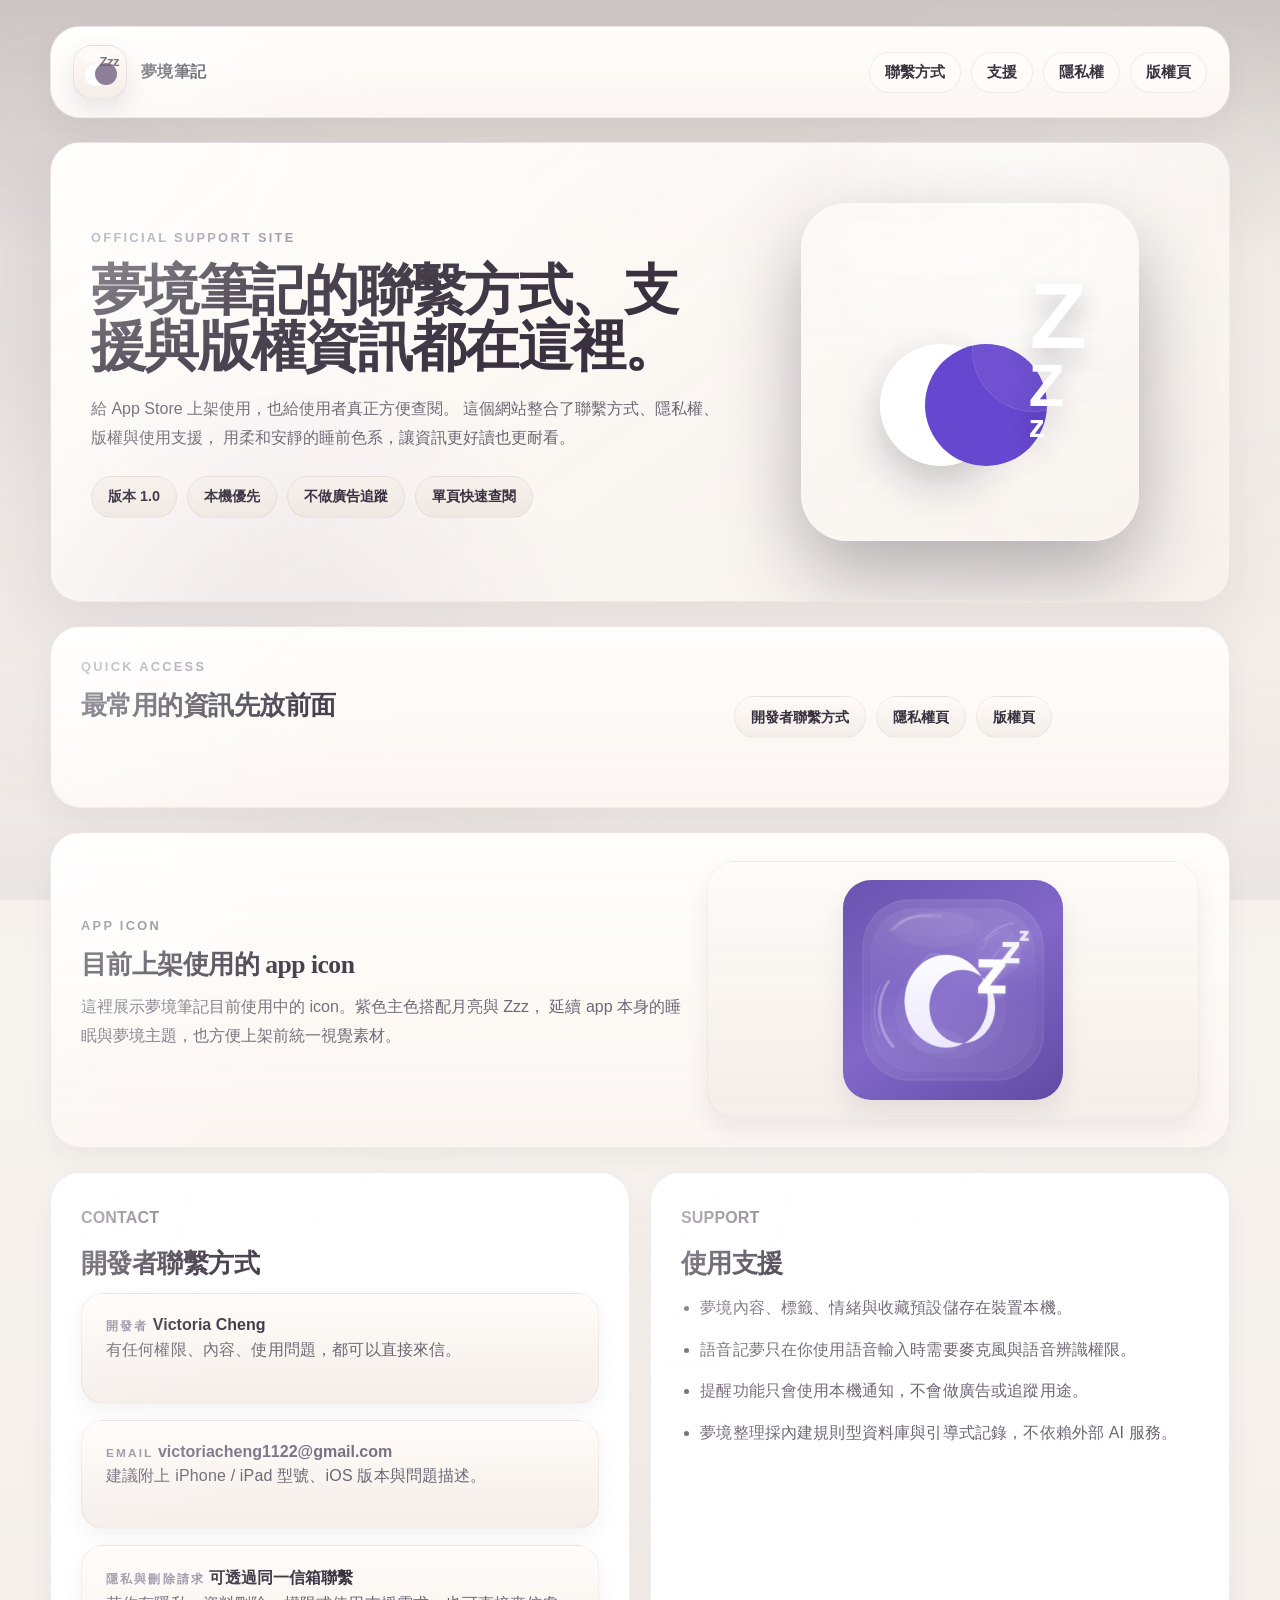
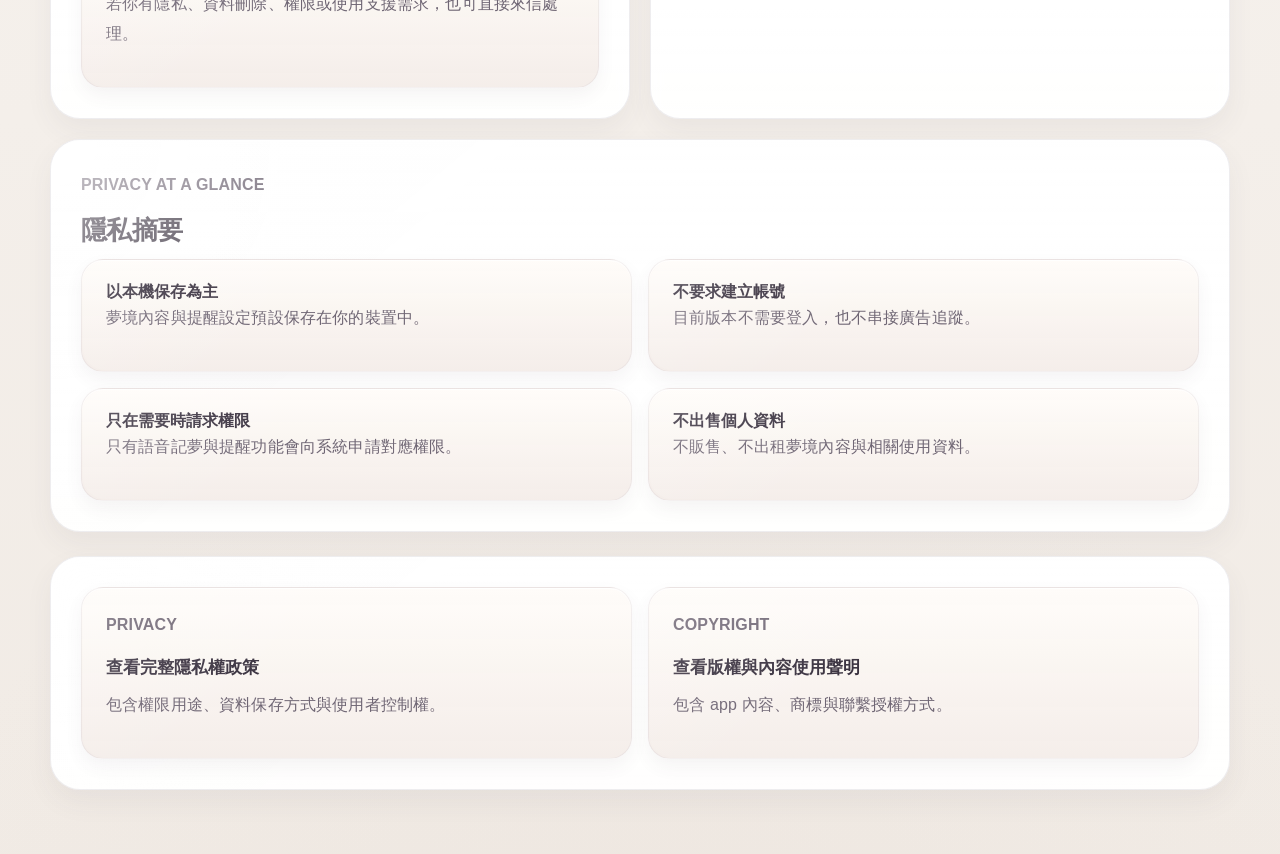
==== commit 41034965: "Strengthen privacy and copyright pages for App Store review" ====
--- a/index.html
+++ b/index.html
@@ -113,6 +113,11 @@
                 <a class="primary-link" href="mailto:victoriacheng1122@gmail.com">victoriacheng1122@gmail.com</a>
                 <p>建議附上 iPhone / iPad 型號、iOS 版本與問題描述。</p>
               </div>
+              <div class="soft-card">
+                <span class="mini-label">隱私與刪除請求</span>
+                <strong>可透過同一信箱聯繫</strong>
+                <p>若你有隱私、資料刪除、權限或使用支援需求，也可直接來信處理。</p>
+              </div>
             </div>
           </article>
 
--- a/styles.css
+++ b/styles.css
@@ -1,8 +1,8 @@
 :root {
-  --bg-night: #2a2431;
-  --bg-plum: #5d5364;
-  --bg-violet: #9487a1;
-  --bg-mist: #f4f0ec;
+  --bg-night: #342d3a;
+  --bg-plum: #74697c;
+  --bg-violet: #aea2b4;
+  --bg-mist: #f7f3ef;
   --surface-dark: rgba(255, 252, 249, 0.3);
   --surface-mid: rgba(255, 252, 249, 0.54);
   --surface-light: rgba(255, 252, 249, 0.88);
@@ -13,11 +13,11 @@
   --text-light-soft: rgba(245, 238, 232, 0.86);
   --text-dark: #39313f;
   --text-dark-soft: #6f6674;
-  --accent: #c3b8c9;
-  --accent-strong: #887b93;
-  --accent-deep: #6d6077;
-  --shadow-xl: 0 28px 72px rgba(49, 40, 55, 0.12);
-  --shadow-lg: 0 16px 38px rgba(49, 40, 55, 0.09);
+  --accent: #cdc4cf;
+  --accent-strong: #978b9f;
+  --accent-deep: #7b6f84;
+  --shadow-xl: 0 22px 54px rgba(75, 66, 82, 0.08);
+  --shadow-lg: 0 12px 28px rgba(75, 66, 82, 0.06);
   --glass-shine: inset 0 1px 0 rgba(255, 255, 255, 0.5);
   --radius-xl: 40px;
   --radius-lg: 30px;
@@ -37,11 +37,12 @@
   min-height: 100vh;
   font-family: "SF Pro TC", "PingFang TC", "Noto Sans TC", sans-serif;
   color: var(--text-light);
-  background:
-    radial-gradient(circle at 14% 18%, rgba(197, 183, 205, 0.24), transparent 18%),
-    radial-gradient(circle at 84% 12%, rgba(255, 255, 255, 0.28), transparent 14%),
-    radial-gradient(circle at 50% 112%, rgba(206, 195, 186, 0.22), transparent 28%),
-    linear-gradient(180deg, #ded7d3 0%, #f3efeb 40%, #ebe5e1 100%);
+  font-size: 16px;
+  background:
+    radial-gradient(circle at 14% 18%, rgba(212, 201, 214, 0.28), transparent 18%),
+    radial-gradient(circle at 84% 12%, rgba(255, 255, 255, 0.34), transparent 14%),
+    radial-gradient(circle at 50% 112%, rgba(225, 214, 205, 0.24), transparent 28%),
+    linear-gradient(180deg, #e8e1dc 0%, #f7f3ef 40%, #f1ebe5 100%);
 }
 
 body::before {
@@ -69,6 +70,7 @@
 
 p,
 li {
+  font-size: 1rem;
   line-height: 1.8;
 }
 
@@ -77,7 +79,7 @@
   border-radius: 999px;
   filter: blur(48px);
   pointer-events: none;
-  opacity: 0.46;
+  opacity: 0.34;
 }
 
 .orb-left {
@@ -122,11 +124,11 @@
   border-radius: var(--radius-lg);
   border: 1px solid var(--stroke-soft);
   background:
-    linear-gradient(180deg, rgba(255, 252, 249, 0.94), rgba(248, 242, 237, 0.88)),
-    rgba(249, 244, 239, 0.92);
+    linear-gradient(180deg, rgba(255, 253, 251, 0.96), rgba(250, 246, 242, 0.92)),
+    rgba(251, 247, 243, 0.94);
   box-shadow: var(--shadow-lg), var(--glass-shine);
-  backdrop-filter: blur(8px) saturate(105%);
-  -webkit-backdrop-filter: blur(8px) saturate(105%);
+  backdrop-filter: blur(6px) saturate(102%);
+  -webkit-backdrop-filter: blur(6px) saturate(102%);
 }
 
 .glass-surface::before,
@@ -153,7 +155,7 @@
   display: inline-flex;
   align-items: center;
   gap: 14px;
-  font-size: 1rem;
+  font-size: 0.98rem;
   font-weight: 800;
   letter-spacing: 0.02em;
   color: var(--text-dark);
@@ -229,9 +231,9 @@
   padding: 10px 15px;
   border-radius: 999px;
   color: var(--text-dark);
-  font-size: 0.95rem;
+  font-size: 0.92rem;
   font-weight: 650;
-  background: rgba(255, 252, 249, 0.72);
+  background: rgba(255, 252, 249, 0.84);
   border: 1px solid rgba(117, 104, 125, 0.1);
   transition:
     background 180ms ease,
@@ -255,9 +257,9 @@
   min-height: 460px;
   box-shadow: var(--shadow-xl), var(--glass-shine);
   background:
-    radial-gradient(circle at 82% 14%, rgba(255, 255, 255, 0.42), transparent 20%),
-    radial-gradient(circle at 20% 110%, rgba(211, 201, 209, 0.44), transparent 28%),
-    linear-gradient(145deg, rgba(255, 252, 249, 0.98), rgba(243, 236, 231, 0.92));
+    radial-gradient(circle at 82% 14%, rgba(255, 255, 255, 0.5), transparent 20%),
+    radial-gradient(circle at 20% 110%, rgba(221, 212, 219, 0.46), transparent 28%),
+    linear-gradient(145deg, rgba(255, 253, 251, 0.99), rgba(246, 241, 236, 0.94));
 }
 
 .compact-hero {
@@ -295,8 +297,8 @@
 h1 {
   margin-bottom: 18px;
   font-family: "Iowan Old Style", "Baskerville", "Georgia", serif;
-  font-size: clamp(2.9rem, 4.7vw, 4.9rem);
-  line-height: 0.98;
+  font-size: clamp(2.35rem, 4.3vw, 3.95rem);
+  line-height: 1.02;
   letter-spacing: -0.03em;
   color: var(--text-dark);
 }
@@ -304,24 +306,32 @@
 h2 {
   margin-bottom: 14px;
   font-family: "Iowan Old Style", "Baskerville", "Georgia", serif;
-  font-size: clamp(1.7rem, 2.3vw, 2.25rem);
-  line-height: 1.1;
+  font-size: clamp(1.5rem, 2vw, 1.95rem);
+  line-height: 1.16;
   letter-spacing: -0.02em;
   color: var(--text-dark);
 }
 
 h3 {
   margin-bottom: 10px;
-  font-size: 1.16rem;
-  line-height: 1.35;
+  font-size: 1.08rem;
+  line-height: 1.42;
   color: var(--text-dark);
 }
 
 .hero-text {
   max-width: 42rem;
-  font-size: 1.05rem;
+  font-size: 1rem;
   color: var(--text-dark-soft);
-  line-height: 1.88;
+  line-height: 1.82;
+}
+
+.content-card p,
+.content-card li,
+.legal-block p,
+.legal-block li,
+.footer-card p {
+  letter-spacing: 0.01em;
 }
 
 .pill-row,
@@ -343,7 +353,7 @@
   min-height: 42px;
   padding: 10px 16px;
   border-radius: 999px;
-  font-size: 0.94rem;
+  font-size: 0.9rem;
   font-weight: 700;
 }
 
@@ -508,7 +518,7 @@
     rgba(249, 244, 239, 0.92);
   box-shadow:
     inset 0 1px 0 rgba(255, 255, 255, 0.86),
-    0 16px 30px rgba(80, 70, 89, 0.1);
+    0 12px 22px rgba(80, 70, 89, 0.08);
 }
 
 .app-icon-image {
@@ -516,7 +526,7 @@
   width: min(220px, 100%);
   aspect-ratio: 1 / 1;
   border-radius: 28px;
-  box-shadow: 0 16px 32px rgba(80, 70, 89, 0.14);
+  box-shadow: 0 12px 24px rgba(80, 70, 89, 0.1);
 }
 
 .content-grid {
@@ -562,7 +572,7 @@
     rgba(248, 243, 239, 0.98);
   box-shadow:
     inset 0 1px 0 rgba(255, 255, 255, 0.88),
-    0 12px 24px rgba(80, 70, 89, 0.08);
+    0 8px 18px rgba(80, 70, 89, 0.06);
 }
 
 .soft-card::before,
@@ -629,7 +639,7 @@
 .soft-card:hover {
   box-shadow:
     inset 0 1px 0 rgba(255, 255, 255, 0.88),
-    0 16px 28px rgba(80, 70, 89, 0.1);
+    0 10px 20px rgba(80, 70, 89, 0.07);
 }
 
 @media (max-width: 960px) {
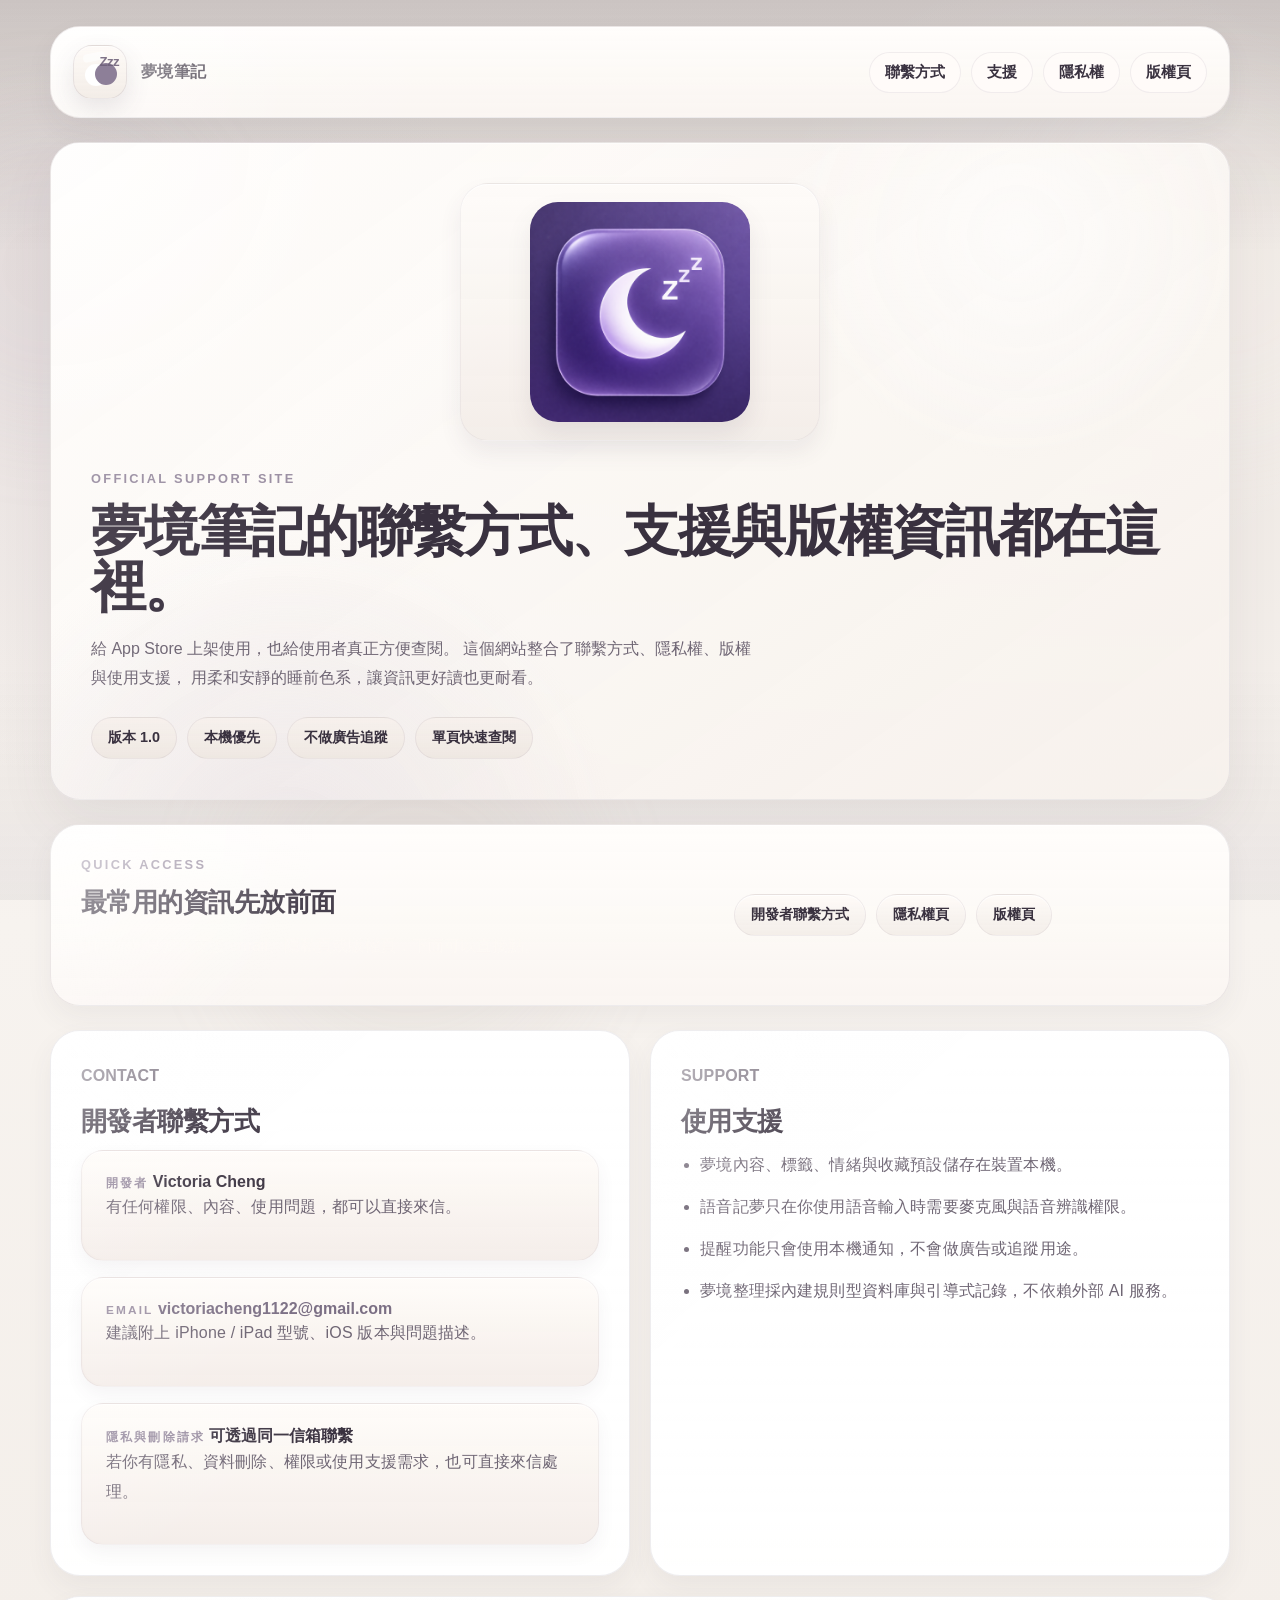
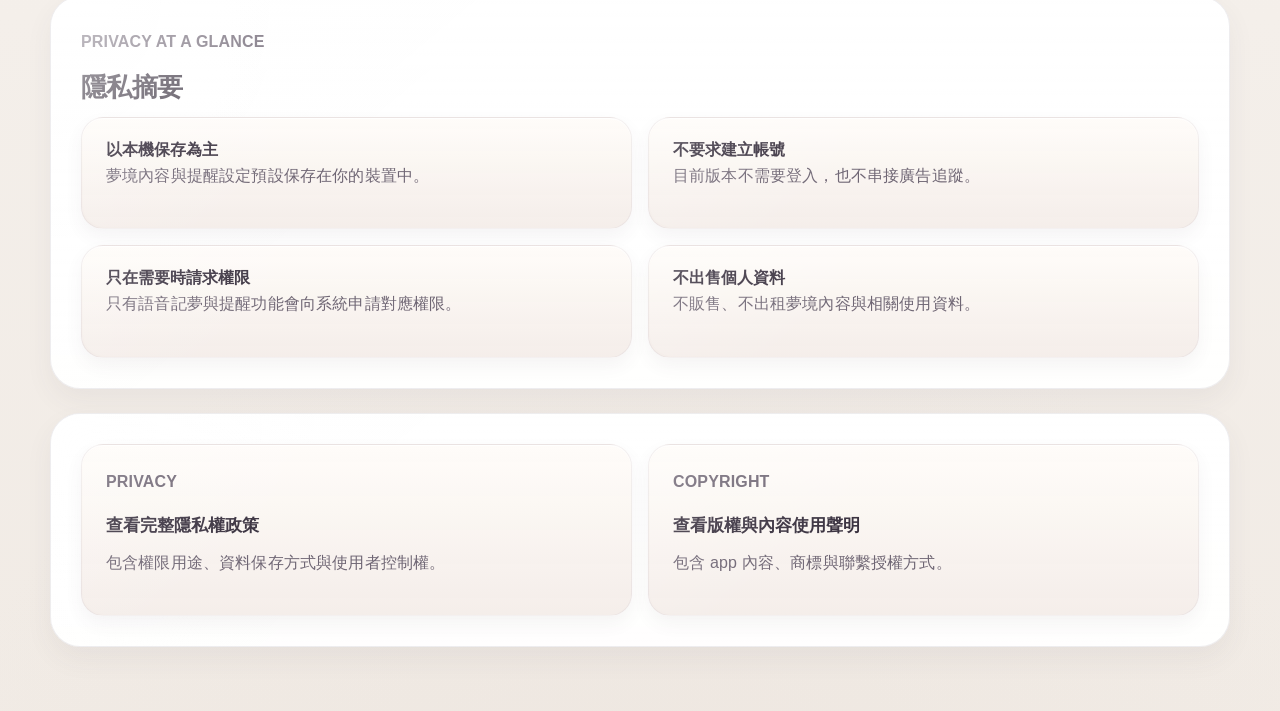
==== commit 81c9ba49: "Simplify homepage and feature latest icon as hero" ====
--- a/index.html
+++ b/index.html
@@ -35,6 +35,16 @@
 
       <main class="layout-stack">
         <section class="hero glass-hero">
+          <div class="hero-icon">
+            <div class="icon-frame hero-icon-frame">
+              <img
+                src="./assets/app-icon.png"
+                alt="夢境筆記 App Icon"
+                class="app-icon-image hero-app-icon"
+              />
+            </div>
+          </div>
+
           <div class="hero-copy">
             <p class="eyebrow">Official Support Site</p>
             <h1>夢境筆記的聯繫方式、支援與版權資訊都在這裡。</h1>
@@ -48,18 +58,6 @@
               <span class="pill">本機優先</span>
               <span class="pill">不做廣告追蹤</span>
               <span class="pill">單頁快速查閱</span>
-            </div>
-          </div>
-
-          <div class="hero-art" aria-hidden="true">
-            <div class="hero-panel">
-              <div class="hero-moon-ring"></div>
-              <div class="hero-moon"></div>
-              <div class="hero-zzz">
-                <span>Z</span>
-                <span>Z</span>
-                <span>z</span>
-              </div>
             </div>
           </div>
         </section>
@@ -76,25 +74,6 @@
             <a class="action-chip" href="#contact">開發者聯繫方式</a>
             <a class="action-chip" href="./privacy.html">隱私權頁</a>
             <a class="action-chip" href="./copyright.html">版權頁</a>
-          </div>
-        </section>
-
-        <section class="glass-surface icon-showcase">
-          <div class="icon-copy">
-            <p class="section-label">App Icon</p>
-            <h2>目前上架使用的 app icon</h2>
-            <p>
-              這裡展示夢境筆記目前使用中的 icon。紫色主色搭配月亮與 Zzz，
-              延續 app 本身的睡眠與夢境主題，也方便上架前統一視覺素材。
-            </p>
-          </div>
-
-          <div class="icon-frame">
-            <img
-              src="./assets/app-icon.png"
-              alt="夢境筆記 App Icon"
-              class="app-icon-image"
-            />
           </div>
         </section>
 
--- a/styles.css
+++ b/styles.css
@@ -250,11 +250,11 @@
 
 .hero {
   display: grid;
-  grid-template-columns: minmax(0, 1.18fr) minmax(320px, 0.82fr);
-  gap: 32px;
+  grid-template-columns: 1fr;
+  gap: 26px;
   align-items: center;
   padding: 40px;
-  min-height: 460px;
+  min-height: auto;
   box-shadow: var(--shadow-xl), var(--glass-shine);
   background:
     radial-gradient(circle at 82% 14%, rgba(255, 255, 255, 0.5), transparent 20%),
@@ -324,6 +324,21 @@
   font-size: 1rem;
   color: var(--text-dark-soft);
   line-height: 1.82;
+}
+
+.hero-icon {
+  display: flex;
+  justify-content: center;
+}
+
+.hero-icon-frame {
+  width: min(360px, 100%);
+  padding: 20px;
+}
+
+.hero-app-icon {
+  width: min(320px, 100%);
+  box-shadow: 0 18px 36px rgba(80, 70, 89, 0.14);
 }
 
 .content-card p,
@@ -379,132 +394,12 @@
   transform: translateY(-2px);
 }
 
-.hero-art {
-  display: grid;
-  place-items: center;
-  min-height: 340px;
-}
-
-.hero-panel {
-  position: relative;
-  width: 338px;
-  height: 338px;
-  border-radius: 46px;
-  border: 1px solid rgba(255, 255, 255, 0.14);
-  background:
-    linear-gradient(180deg, rgba(255, 255, 255, 0.16), rgba(255, 255, 255, 0.03)),
-    rgba(255, 255, 255, 0.08);
-  box-shadow:
-    inset 0 1px 0 rgba(255, 255, 255, 0.3),
-    0 32px 80px rgba(9, 5, 30, 0.3);
-}
-
-.hero-panel::before,
-.hero-panel::after {
-  content: "";
-  position: absolute;
-  border-radius: 999px;
-}
-
-.hero-panel::before {
-  left: 36px;
-  top: 18px;
-  width: 170px;
-  height: 54px;
-  background: rgba(255, 255, 255, 0.12);
-  filter: blur(1px);
-}
-
-.hero-panel::after {
-  right: 42px;
-  top: 58px;
-  width: 122px;
-  height: 148px;
-  background: rgba(255, 255, 255, 0.06);
-  border: 1px solid rgba(255, 255, 255, 0.09);
-}
-
-.hero-moon-ring,
-.hero-moon,
-.hero-moon::after {
-  position: absolute;
-  border-radius: 999px;
-}
-
-.hero-moon-ring {
-  left: 52px;
-  bottom: 46px;
-  width: 174px;
-  height: 174px;
-  border: 12px solid rgba(255, 255, 255, 0.14);
-}
-
-.hero-moon {
-  left: 78px;
-  bottom: 74px;
-  width: 122px;
-  height: 122px;
-  background: rgba(255, 255, 255, 0.98);
-  box-shadow: 0 18px 44px rgba(17, 11, 47, 0.22);
-}
-
-.hero-moon::after {
-  content: "";
-  left: 45px;
-  top: 0;
-  width: 122px;
-  height: 122px;
-  background: #6647cf;
-}
-
-.hero-zzz {
-  position: absolute;
-  top: 72px;
-  right: 52px;
-  display: grid;
-  justify-items: end;
-  gap: 2px;
-}
-
-.hero-zzz span {
-  font-weight: 900;
-  color: rgba(255, 255, 255, 0.98);
-  text-shadow: 0 14px 24px rgba(19, 11, 50, 0.24);
-  line-height: 0.88;
-}
-
-.hero-zzz span:nth-child(1) {
-  font-size: 5.8rem;
-}
-
-.hero-zzz span:nth-child(2) {
-  margin-right: 22px;
-  font-size: 3.65rem;
-}
-
-.hero-zzz span:nth-child(3) {
-  margin-right: 42px;
-  font-size: 1.95rem;
-}
-
 .intro-band {
   display: grid;
   grid-template-columns: minmax(0, 1.15fr) minmax(290px, 0.85fr);
   gap: 24px;
   align-items: center;
   padding: 28px 30px;
-}
-
-.icon-showcase {
-  display: grid;
-  grid-template-columns: minmax(0, 1.1fr) minmax(220px, 0.9fr);
-  gap: 24px;
-  align-items: center;
-  padding: 28px 30px;
-}
-
-.icon-copy p {
-  color: var(--text-dark-soft);
 }
 
 .icon-frame {
@@ -646,7 +541,6 @@
   .site-nav,
   .hero,
   .intro-band,
-  .icon-showcase,
   .content-grid,
   .summary-grid,
   .footer-links {
@@ -665,17 +559,8 @@
     min-height: auto;
   }
 
-  .hero-art {
-    min-height: 280px;
-  }
-
-  .hero-panel {
-    width: 290px;
-    height: 290px;
-  }
-
-  .hero-zzz span:nth-child(1) {
-    font-size: 5rem;
+  .hero-icon-frame {
+    width: min(320px, 100%);
   }
 }
 
@@ -689,7 +574,6 @@
   .site-nav,
   .hero,
   .intro-band,
-  .icon-showcase,
   .content-card,
   .legal-shell,
   .footer-links {
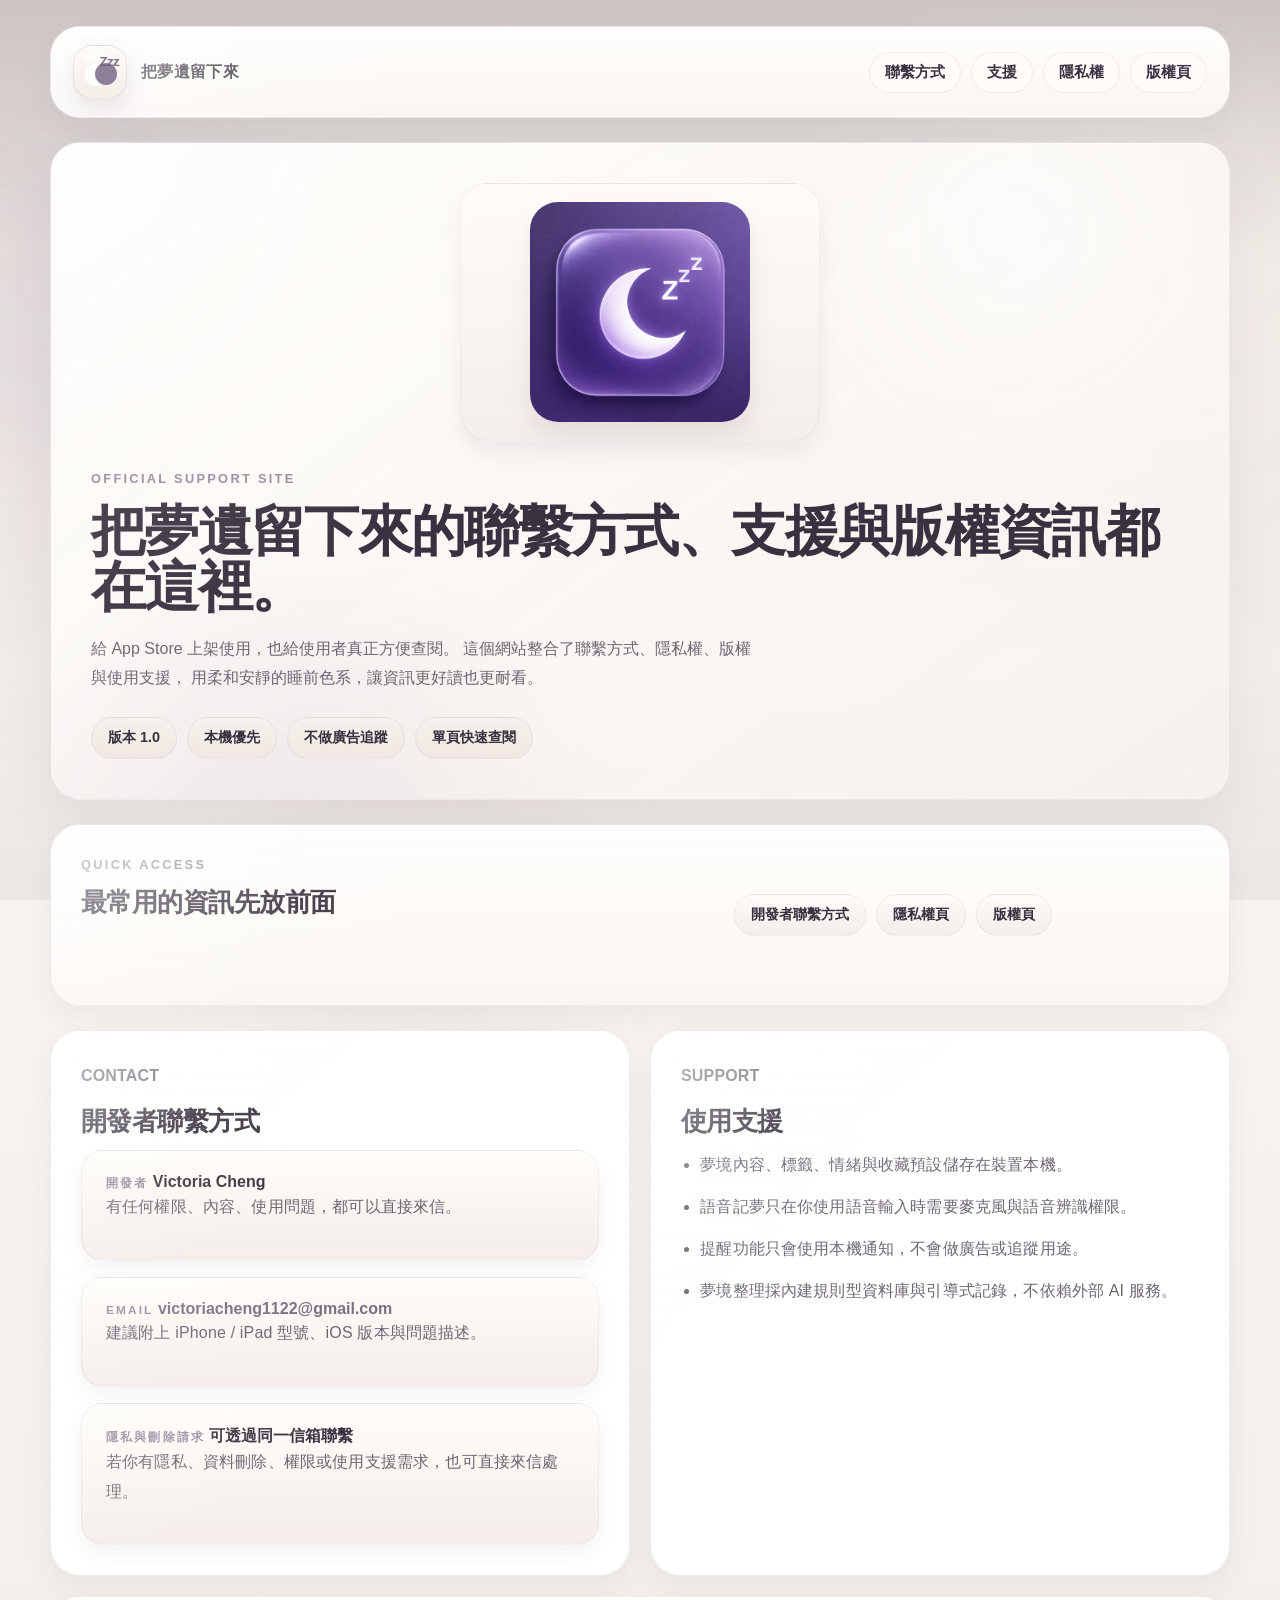
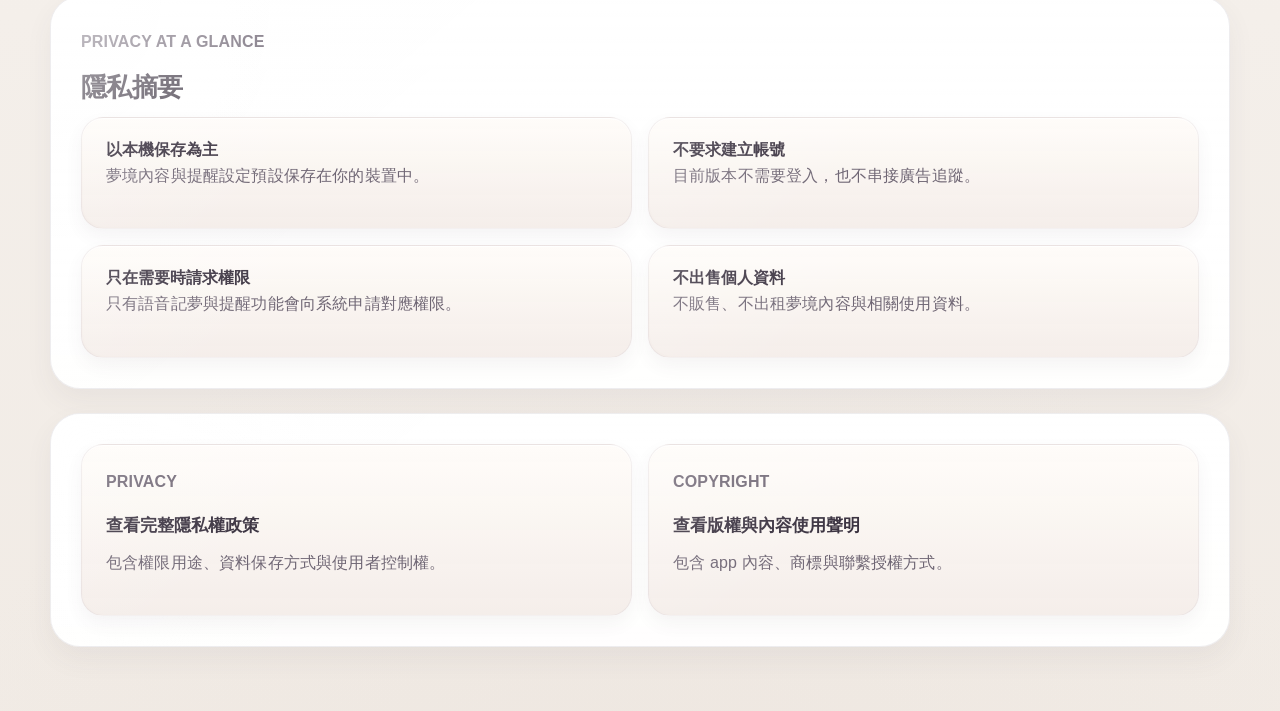
==== commit d61e6ab7: "Rename site branding to 把夢遺留下來" ====
--- a/index.html
+++ b/index.html
@@ -3,10 +3,10 @@
   <head>
     <meta charset="UTF-8" />
     <meta name="viewport" content="width=device-width, initial-scale=1.0" />
-    <title>夢境筆記 | 支援、聯繫方式與隱私資訊</title>
+    <title>把夢遺留下來 | 支援、聯繫方式與隱私資訊</title>
     <meta
       name="description"
-      content="夢境筆記 App 的官方支援網站，提供聯繫方式、版權聲明、隱私權資訊與使用支援。"
+      content="把夢遺留下來 App 的官方支援網站，提供聯繫方式、版權聲明、隱私權資訊與使用支援。"
     />
     <link rel="stylesheet" href="./styles.css" />
   </head>
@@ -22,7 +22,7 @@
             <span class="brand-moon"></span>
             <span class="brand-zzz">Zzz</span>
           </span>
-          <span>夢境筆記</span>
+          <span>把夢遺留下來</span>
         </a>
 
         <nav class="nav-links" aria-label="主要導覽">
@@ -39,7 +39,7 @@
             <div class="icon-frame hero-icon-frame">
               <img
                 src="./assets/app-icon.png"
-                alt="夢境筆記 App Icon"
+                alt="把夢遺留下來 App Icon"
                 class="app-icon-image hero-app-icon"
               />
             </div>
@@ -47,7 +47,7 @@
 
           <div class="hero-copy">
             <p class="eyebrow">Official Support Site</p>
-            <h1>夢境筆記的聯繫方式、支援與版權資訊都在這裡。</h1>
+            <h1>把夢遺留下來的聯繫方式、支援與版權資訊都在這裡。</h1>
             <p class="hero-text">
               給 App Store 上架使用，也給使用者真正方便查閱。
               這個網站整合了聯繫方式、隱私權、版權與使用支援，
